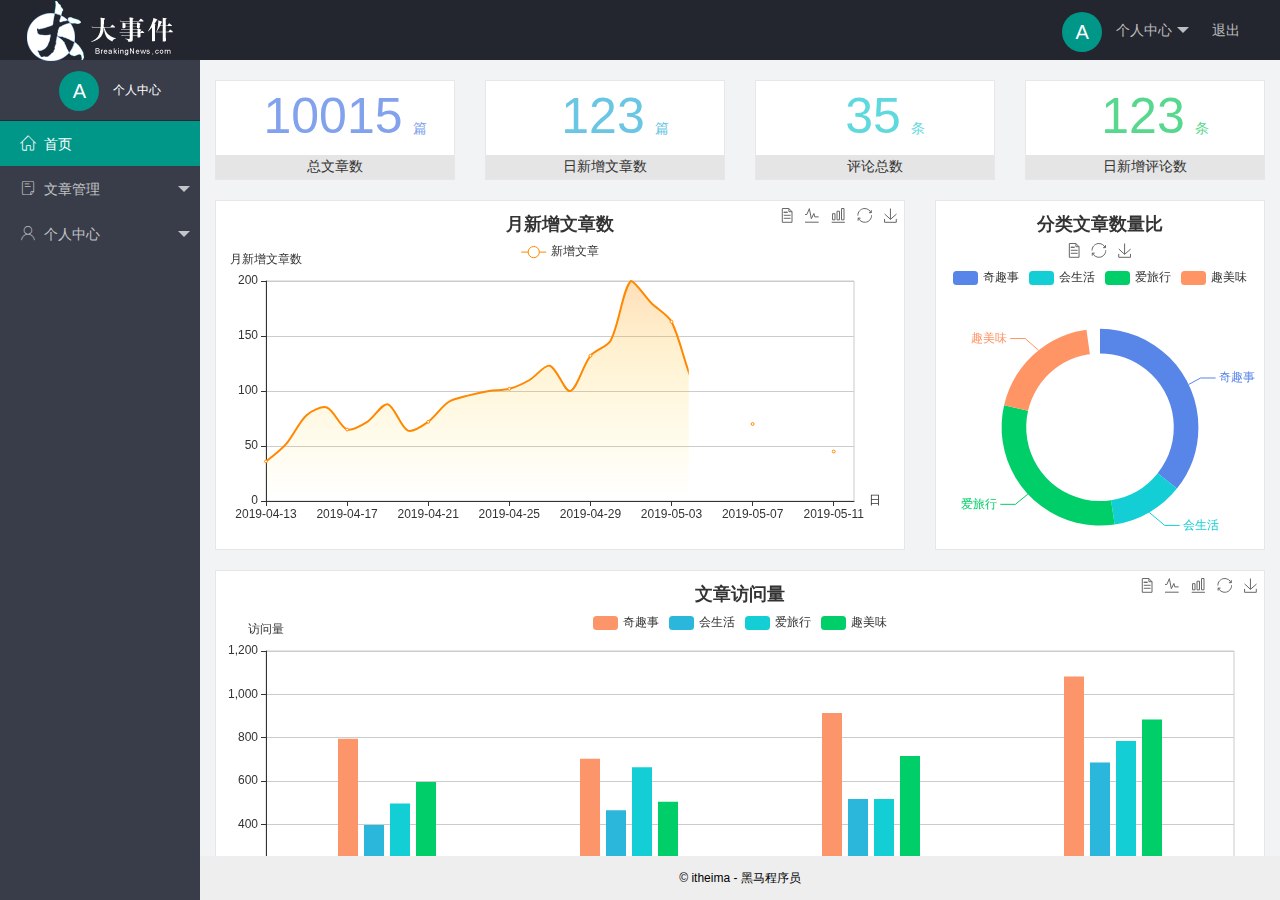
==== index.html @ 84f1bea2 "index.over" ====
<!DOCTYPE html>
<html>

<head>
    <meta charset="utf-8">
    <meta name="viewport" content="width=device-width, initial-scale=1, maximum-scale=1">
    <title>大事件主页</title>
    <!-- 引入layui的样式 -->
    <link rel="stylesheet" href="/assets/lib/layui/css/layui.css">
    <!-- 引入字体图标的样式 -->
    <link rel="stylesheet" href="/assets/fonts/iconfont.css">
    <!-- 引入index的样式 -->
    <link rel="stylesheet" href="/assets/css/index.css">
</head>

<body class="layui-layout-body">
    <div class="layui-layout layui-layout-admin">
        <div class="layui-header">
            <div class="layui-logo">
                <img src="/assets/images/logo.png" alt="">
            </div>
            <ul class="layui-nav layui-layout-right">
                <li class="layui-nav-item">
                    <a href="javascript:;">
                        <img src="http://t.cn/RCzsdCq" class="layui-nav-img">
                        <span class="text-avatar">A</span>
                        个人中心
                    </a>
                    <dl class="layui-nav-child">
                        <dd><a href="">基本资料</a></dd>
                        <dd><a href="">安全设置</a></dd>
                    </dl>
                </li>
                <li class="layui-nav-item"><a href="javascript:;" id="btnLogout">退出</a></li>
            </ul>
        </div>

        <div class="layui-side layui-bg-black">
            <div class="layui-side-scroll">
                <!-- 左侧导航区域（可配合layui已有的垂直导航） -->
                <div class="userinfo">
                    <img src="http://t.cn/RCzsdCq" class="layui-nav-img">
                    <span class="text-avatar">A</span>
                    个人中心
                </div>
                <ul class="layui-nav layui-nav-tree" lay-shrink="all">
                    <li class="layui-nav-item layui-this"><a href="/home/dashboard.html" target="fm"><span
                                class="iconfont icon-home"></span>首页</a></li>
                    <li class="layui-nav-item">
                        <a class="" href="javascript:;"><span class="iconfont icon-16"></span>文章管理</a>
                        <dl class="layui-nav-child">
                            <dd><a href="javascript:;"><i class="layui-icon layui-icon-app"></i> 文章类别</a></dd>
                            <dd><a href="javascript:;"><i class="layui-icon layui-icon-app"></i> 文章列表</a></dd>
                            <dd><a href="javascript:;"><i class="layui-icon layui-icon-app"></i> 发表文章</a></dd>
                        </dl>
                    </li>
                    <li class="layui-nav-item">
                        <a href="javascript:;"><span class="iconfont icon-user"></span>个人中心</a>
                        <dl class="layui-nav-child">
                            <dd><a href="javascript:;"><i class="layui-icon layui-icon-app"></i> 基本资料</a></dd>
                            <dd><a href="javascript:;"><i class="layui-icon layui-icon-app"></i> 更换头像</a></dd>
                            <dd><a href="javascript:;"><i class="layui-icon layui-icon-app"></i> 重置密码</a></dd>
                        </dl>
                    </li>

                </ul>
            </div>
        </div>

        <div class="layui-body">
            <!-- 内容主体区域 -->
            <iframe name="fm" src="/home/dashboard.html" frameborder="0"></iframe>

        </div>

        <div class="layui-footer">
            <!-- 底部固定区域 -->
            © itheima - 黑马程序员
        </div>
    </div>
    <!-- 引入layui的js -->
    <script src="/assets/lib/layui/layui.all.js"></script>
    <!-- 引入jQuery的js -->
    <script src="/assets/lib/jquery.js"></script>
    <!-- 引入baseAPi 的 js -->
    <script src="/assets/js/baseAPI.js"></script>
    <!-- 引入index.js文件 -->
    <script src="/assets/js/index.js"></script>
</body>

</html>
---- assets/lib/layui/css/layui.css ----
/** layui-v2.5.5 MIT License By https://www.layui.com */
 .layui-inline,img{display:inline-block;vertical-align:middle}h1,h2,h3,h4,h5,h6{font-weight:400}.layui-edge,.layui-header,.layui-inline,.layui-main{position:relative}.layui-body,.layui-edge,.layui-elip{overflow:hidden}.layui-btn,.layui-edge,.layui-inline,img{vertical-align:middle}.layui-btn,.layui-disabled,.layui-icon,.layui-unselect{-moz-user-select:none;-webkit-user-select:none;-ms-user-select:none}.layui-elip,.layui-form-checkbox span,.layui-form-pane .layui-form-label{text-overflow:ellipsis;white-space:nowrap}.layui-breadcrumb,.layui-tree-btnGroup{visibility:hidden}blockquote,body,button,dd,div,dl,dt,form,h1,h2,h3,h4,h5,h6,input,li,ol,p,pre,td,textarea,th,ul{margin:0;padding:0;-webkit-tap-highlight-color:rgba(0,0,0,0)}a:active,a:hover{outline:0}img{border:none}li{list-style:none}table{border-collapse:collapse;border-spacing:0}h4,h5,h6{font-size:100%}button,input,optgroup,option,select,textarea{font-family:inherit;font-size:inherit;font-style:inherit;font-weight:inherit;outline:0}pre{white-space:pre-wrap;white-space:-moz-pre-wrap;white-space:-pre-wrap;white-space:-o-pre-wrap;word-wrap:break-word}body{line-height:24px;font:14px Helvetica Neue,Helvetica,PingFang SC,Tahoma,Arial,sans-serif}hr{height:1px;margin:10px 0;border:0;clear:both}a{color:#333;text-decoration:none}a:hover{color:#777}a cite{font-style:normal;*cursor:pointer}.layui-border-box,.layui-border-box *{box-sizing:border-box}.layui-box,.layui-box *{box-sizing:content-box}.layui-clear{clear:both;*zoom:1}.layui-clear:after{content:'\20';clear:both;*zoom:1;display:block;height:0}.layui-inline{*display:inline;*zoom:1}.layui-edge{display:inline-block;width:0;height:0;border-width:6px;border-style:dashed;border-color:transparent}.layui-edge-top{top:-4px;border-bottom-color:#999;border-bottom-style:solid}.layui-edge-right{border-left-color:#999;border-left-style:solid}.layui-edge-bottom{top:2px;border-top-color:#999;border-top-style:solid}.layui-edge-left{border-right-color:#999;border-right-style:solid}.layui-disabled,.layui-disabled:hover{color:#d2d2d2!important;cursor:not-allowed!important}.layui-circle{border-radius:100%}.layui-show{display:block!important}.layui-hide{display:none!important}@font-face{font-family:layui-icon;src:url(../font/iconfont.eot?v=250);src:url(../font/iconfont.eot?v=250#iefix) format('embedded-opentype'),url(../font/iconfont.woff2?v=250) format('woff2'),url(../font/iconfont.woff?v=250) format('woff'),url(../font/iconfont.ttf?v=250) format('truetype'),url(../font/iconfont.svg?v=250#layui-icon) format('svg')}.layui-icon{font-family:layui-icon!important;font-size:16px;font-style:normal;-webkit-font-smoothing:antialiased;-moz-osx-font-smoothing:grayscale}.layui-icon-reply-fill:before{content:"\e611"}.layui-icon-set-fill:before{content:"\e614"}.layui-icon-menu-fill:before{content:"\e60f"}.layui-icon-search:before{content:"\e615"}.layui-icon-share:before{content:"\e641"}.layui-icon-set-sm:before{content:"\e620"}.layui-icon-engine:before{content:"\e628"}.layui-icon-close:before{content:"\1006"}.layui-icon-close-fill:before{content:"\1007"}.layui-icon-chart-screen:before{content:"\e629"}.layui-icon-star:before{content:"\e600"}.layui-icon-circle-dot:before{content:"\e617"}.layui-icon-chat:before{content:"\e606"}.layui-icon-release:before{content:"\e609"}.layui-icon-list:before{content:"\e60a"}.layui-icon-chart:before{content:"\e62c"}.layui-icon-ok-circle:before{content:"\1005"}.layui-icon-layim-theme:before{content:"\e61b"}.layui-icon-table:before{content:"\e62d"}.layui-icon-right:before{content:"\e602"}.layui-icon-left:before{content:"\e603"}.layui-icon-cart-simple:before{content:"\e698"}.layui-icon-face-cry:before{content:"\e69c"}.layui-icon-face-smile:before{content:"\e6af"}.layui-icon-survey:before{content:"\e6b2"}.layui-icon-tree:before{content:"\e62e"}.layui-icon-upload-circle:before{content:"\e62f"}.layui-icon-add-circle:before{content:"\e61f"}.layui-icon-download-circle:before{content:"\e601"}.layui-icon-templeate-1:before{content:"\e630"}.layui-icon-util:before{content:"\e631"}.layui-icon-face-surprised:before{content:"\e664"}.layui-icon-edit:before{content:"\e642"}.layui-icon-speaker:before{content:"\e645"}.layui-icon-down:before{content:"\e61a"}.layui-icon-file:before{content:"\e621"}.layui-icon-layouts:before{content:"\e632"}.layui-icon-rate-half:before{content:"\e6c9"}.layui-icon-add-circle-fine:before{content:"\e608"}.layui-icon-prev-circle:before{content:"\e633"}.layui-icon-read:before{content:"\e705"}.layui-icon-404:before{content:"\e61c"}.layui-icon-carousel:before{content:"\e634"}.layui-icon-help:before{content:"\e607"}.layui-icon-code-circle:before{content:"\e635"}.layui-icon-water:before{content:"\e636"}.layui-icon-username:before{content:"\e66f"}.layui-icon-find-fill:before{content:"\e670"}.layui-icon-about:before{content:"\e60b"}.layui-icon-location:before{content:"\e715"}.layui-icon-up:before{content:"\e619"}.layui-icon-pause:before{content:"\e651"}.layui-icon-date:before{content:"\e637"}.layui-icon-layim-uploadfile:before{content:"\e61d"}.layui-icon-delete:before{content:"\e640"}.layui-icon-play:before{content:"\e652"}.layui-icon-top:before{content:"\e604"}.layui-icon-friends:before{content:"\e612"}.layui-icon-refresh-3:before{content:"\e9aa"}.layui-icon-ok:before{content:"\e605"}.layui-icon-layer:before{content:"\e638"}.layui-icon-face-smile-fine:before{content:"\e60c"}.layui-icon-dollar:before{content:"\e659"}.layui-icon-group:before{content:"\e613"}.layui-icon-layim-download:before{content:"\e61e"}.layui-icon-picture-fine:before{content:"\e60d"}.layui-icon-link:before{content:"\e64c"}.layui-icon-diamond:before{content:"\e735"}.layui-icon-log:before{content:"\e60e"}.layui-icon-rate-solid:before{content:"\e67a"}.layui-icon-fonts-del:before{content:"\e64f"}.layui-icon-unlink:before{content:"\e64d"}.layui-icon-fonts-clear:before{content:"\e639"}.layui-icon-triangle-r:before{content:"\e623"}.layui-icon-circle:before{content:"\e63f"}.layui-icon-radio:before{content:"\e643"}.layui-icon-align-center:before{content:"\e647"}.layui-icon-align-right:before{content:"\e648"}.layui-icon-align-left:before{content:"\e649"}.layui-icon-loading-1:before{content:"\e63e"}.layui-icon-return:before{content:"\e65c"}.layui-icon-fonts-strong:before{content:"\e62b"}.layui-icon-upload:before{content:"\e67c"}.layui-icon-dialogue:before{content:"\e63a"}.layui-icon-video:before{content:"\e6ed"}.layui-icon-headset:before{content:"\e6fc"}.layui-icon-cellphone-fine:before{content:"\e63b"}.layui-icon-add-1:before{content:"\e654"}.layui-icon-face-smile-b:before{content:"\e650"}.layui-icon-fonts-html:before{content:"\e64b"}.layui-icon-form:before{content:"\e63c"}.layui-icon-cart:before{content:"\e657"}.layui-icon-camera-fill:before{content:"\e65d"}.layui-icon-tabs:before{content:"\e62a"}.layui-icon-fonts-code:before{content:"\e64e"}.layui-icon-fire:before{content:"\e756"}.layui-icon-set:before{content:"\e716"}.layui-icon-fonts-u:before{content:"\e646"}.layui-icon-triangle-d:before{content:"\e625"}.layui-icon-tips:before{content:"\e702"}.layui-icon-picture:before{content:"\e64a"}.layui-icon-more-vertical:before{content:"\e671"}.layui-icon-flag:before{content:"\e66c"}.layui-icon-loading:before{content:"\e63d"}.layui-icon-fonts-i:before{content:"\e644"}.layui-icon-refresh-1:before{content:"\e666"}.layui-icon-rmb:before{content:"\e65e"}.layui-icon-home:before{content:"\e68e"}.layui-icon-user:before{content:"\e770"}.layui-icon-notice:before{content:"\e667"}.layui-icon-login-weibo:before{content:"\e675"}.layui-icon-voice:before{content:"\e688"}.layui-icon-upload-drag:before{content:"\e681"}.layui-icon-login-qq:before{content:"\e676"}.layui-icon-snowflake:before{content:"\e6b1"}.layui-icon-file-b:before{content:"\e655"}.layui-icon-template:before{content:"\e663"}.layui-icon-auz:before{content:"\e672"}.layui-icon-console:before{content:"\e665"}.layui-icon-app:before{content:"\e653"}.layui-icon-prev:before{content:"\e65a"}.layui-icon-website:before{content:"\e7ae"}.layui-icon-next:before{content:"\e65b"}.layui-icon-component:before{content:"\e857"}.layui-icon-more:before{content:"\e65f"}.layui-icon-login-wechat:before{content:"\e677"}.layui-icon-shrink-right:before{content:"\e668"}.layui-icon-spread-left:before{content:"\e66b"}.layui-icon-camera:before{content:"\e660"}.layui-icon-note:before{content:"\e66e"}.layui-icon-refresh:before{content:"\e669"}.layui-icon-female:before{content:"\e661"}.layui-icon-male:before{content:"\e662"}.layui-icon-password:before{content:"\e673"}.layui-icon-senior:before{content:"\e674"}.layui-icon-theme:before{content:"\e66a"}.layui-icon-tread:before{content:"\e6c5"}.layui-icon-praise:before{content:"\e6c6"}.layui-icon-star-fill:before{content:"\e658"}.layui-icon-rate:before{content:"\e67b"}.layui-icon-template-1:before{content:"\e656"}.layui-icon-vercode:before{content:"\e679"}.layui-icon-cellphone:before{content:"\e678"}.layui-icon-screen-full:before{content:"\e622"}.layui-icon-screen-restore:before{content:"\e758"}.layui-icon-cols:before{content:"\e610"}.layui-icon-export:before{content:"\e67d"}.layui-icon-print:before{content:"\e66d"}.layui-icon-slider:before{content:"\e714"}.layui-icon-addition:before{content:"\e624"}.layui-icon-subtraction:before{content:"\e67e"}.layui-icon-service:before{content:"\e626"}.layui-icon-transfer:before{content:"\e691"}.layui-main{width:1140px;margin:0 auto}.layui-header{z-index:1000;height:60px}.layui-header a:hover{transition:all .5s;-webkit-transition:all .5s}.layui-side{position:fixed;left:0;top:0;bottom:0;z-index:999;width:200px;overflow-x:hidden}.layui-side-scroll{position:relative;width:220px;height:100%;overflow-x:hidden}.layui-body{position:absolute;left:200px;right:0;top:0;bottom:0;z-index:998;width:auto;overflow-y:auto;box-sizing:border-box}.layui-layout-body{overflow:hidden}.layui-layout-admin .layui-header{background-color:#23262E}.layui-layout-admin .layui-side{top:60px;width:200px;overflow-x:hidden}.layui-layout-admin .layui-body{position:fixed;top:60px;bottom:44px}.layui-layout-admin .layui-main{width:auto;margin:0 15px}.layui-layout-admin .layui-footer{position:fixed;left:200px;right:0;bottom:0;height:44px;line-height:44px;padding:0 15px;background-color:#eee}.layui-layout-admin .layui-logo{position:absolute;left:0;top:0;width:200px;height:100%;line-height:60px;text-align:center;color:#009688;font-size:16px}.layui-layout-admin .layui-header .layui-nav{background:0 0}.layui-layout-left{position:absolute!important;left:200px;top:0}.layui-layout-right{position:absolute!important;right:0;top:0}.layui-container{position:relative;margin:0 auto;padding:0 15px;box-sizing:border-box}.layui-fluid{position:relative;margin:0 auto;padding:0 15px}.layui-row:after,.layui-row:before{content:'';display:block;clear:both}.layui-col-lg1,.layui-col-lg10,.layui-col-lg11,.layui-col-lg12,.layui-col-lg2,.layui-col-lg3,.layui-col-lg4,.layui-col-lg5,.layui-col-lg6,.layui-col-lg7,.layui-col-lg8,.layui-col-lg9,.layui-col-md1,.layui-col-md10,.layui-col-md11,.layui-col-md12,.layui-col-md2,.layui-col-md3,.layui-col-md4,.layui-col-md5,.layui-col-md6,.layui-col-md7,.layui-col-md8,.layui-col-md9,.layui-col-sm1,.layui-col-sm10,.layui-col-sm11,.layui-col-sm12,.layui-col-sm2,.layui-col-sm3,.layui-col-sm4,.layui-col-sm5,.layui-col-sm6,.layui-col-sm7,.layui-col-sm8,.layui-col-sm9,.layui-col-xs1,.layui-col-xs10,.layui-col-xs11,.layui-col-xs12,.layui-col-xs2,.layui-col-xs3,.layui-col-xs4,.layui-col-xs5,.layui-col-xs6,.layui-col-xs7,.layui-col-xs8,.layui-col-xs9{position:relative;display:block;box-sizing:border-box}.layui-col-xs1,.layui-col-xs10,.layui-col-xs11,.layui-col-xs12,.layui-col-xs2,.layui-col-xs3,.layui-col-xs4,.layui-col-xs5,.layui-col-xs6,.layui-col-xs7,.layui-col-xs8,.layui-col-xs9{float:left}.layui-col-xs1{width:8.33333333%}.layui-col-xs2{width:16.66666667%}.layui-col-xs3{width:25%}.layui-col-xs4{width:33.33333333%}.layui-col-xs5{width:41.66666667%}.layui-col-xs6{width:50%}.layui-col-xs7{width:58.33333333%}.layui-col-xs8{width:66.66666667%}.layui-col-xs9{width:75%}.layui-col-xs10{width:83.33333333%}.layui-col-xs11{width:91.66666667%}.layui-col-xs12{width:100%}.layui-col-xs-offset1{margin-left:8.33333333%}.layui-col-xs-offset2{margin-left:16.66666667%}.layui-col-xs-offset3{margin-left:25%}.layui-col-xs-offset4{margin-left:33.33333333%}.layui-col-xs-offset5{margin-left:41.66666667%}.layui-col-xs-offset6{margin-left:50%}.layui-col-xs-offset7{margin-left:58.33333333%}.layui-col-xs-offset8{margin-left:66.66666667%}.layui-col-xs-offset9{margin-left:75%}.layui-col-xs-offset10{margin-left:83.33333333%}.layui-col-xs-offset11{margin-left:91.66666667%}.layui-col-xs-offset12{margin-left:100%}@media screen and (max-width:768px){.layui-hide-xs{display:none!important}.layui-show-xs-block{display:block!important}.layui-show-xs-inline{display:inline!important}.layui-show-xs-inline-block{display:inline-block!important}}@media screen and (min-width:768px){.layui-container{width:750px}.layui-hide-sm{display:none!important}.layui-show-sm-block{display:block!important}.layui-show-sm-inline{display:inline!important}.layui-show-sm-inline-block{display:inline-block!important}.layui-col-sm1,.layui-col-sm10,.layui-col-sm11,.layui-col-sm12,.layui-col-sm2,.layui-col-sm3,.layui-col-sm4,.layui-col-sm5,.layui-col-sm6,.layui-col-sm7,.layui-col-sm8,.layui-col-sm9{float:left}.layui-col-sm1{width:8.33333333%}.layui-col-sm2{width:16.66666667%}.layui-col-sm3{width:25%}.layui-col-sm4{width:33.33333333%}.layui-col-sm5{width:41.66666667%}.layui-col-sm6{width:50%}.layui-col-sm7{width:58.33333333%}.layui-col-sm8{width:66.66666667%}.layui-col-sm9{width:75%}.layui-col-sm10{width:83.33333333%}.layui-col-sm11{width:91.66666667%}.layui-col-sm12{width:100%}.layui-col-sm-offset1{margin-left:8.33333333%}.layui-col-sm-offset2{margin-left:16.66666667%}.layui-col-sm-offset3{margin-left:25%}.layui-col-sm-offset4{margin-left:33.33333333%}.layui-col-sm-offset5{margin-left:41.66666667%}.layui-col-sm-offset6{margin-left:50%}.layui-col-sm-offset7{margin-left:58.33333333%}.layui-col-sm-offset8{margin-left:66.66666667%}.layui-col-sm-offset9{margin-left:75%}.layui-col-sm-offset10{margin-left:83.33333333%}.layui-col-sm-offset11{margin-left:91.66666667%}.layui-col-sm-offset12{margin-left:100%}}@media screen and (min-width:992px){.layui-container{width:970px}.layui-hide-md{display:none!important}.layui-show-md-block{display:block!important}.layui-show-md-inline{display:inline!important}.layui-show-md-inline-block{display:inline-block!important}.layui-col-md1,.layui-col-md10,.layui-col-md11,.layui-col-md12,.layui-col-md2,.layui-col-md3,.layui-col-md4,.layui-col-md5,.layui-col-md6,.layui-col-md7,.layui-col-md8,.layui-col-md9{float:left}.layui-col-md1{width:8.33333333%}.layui-col-md2{width:16.66666667%}.layui-col-md3{width:25%}.layui-col-md4{width:33.33333333%}.layui-col-md5{width:41.66666667%}.layui-col-md6{width:50%}.layui-col-md7{width:58.33333333%}.layui-col-md8{width:66.66666667%}.layui-col-md9{width:75%}.layui-col-md10{width:83.33333333%}.layui-col-md11{width:91.66666667%}.layui-col-md12{width:100%}.layui-col-md-offset1{margin-left:8.33333333%}.layui-col-md-offset2{margin-left:16.66666667%}.layui-col-md-offset3{margin-left:25%}.layui-col-md-offset4{margin-left:33.33333333%}.layui-col-md-offset5{margin-left:41.66666667%}.layui-col-md-offset6{margin-left:50%}.layui-col-md-offset7{margin-left:58.33333333%}.layui-col-md-offset8{margin-left:66.66666667%}.layui-col-md-offset9{margin-left:75%}.layui-col-md-offset10{margin-left:83.33333333%}.layui-col-md-offset11{margin-left:91.66666667%}.layui-col-md-offset12{margin-left:100%}}@media screen and (min-width:1200px){.layui-container{width:1170px}.layui-hide-lg{display:none!important}.layui-show-lg-block{display:block!important}.layui-show-lg-inline{display:inline!important}.layui-show-lg-inline-block{display:inline-block!important}.layui-col-lg1,.layui-col-lg10,.layui-col-lg11,.layui-col-lg12,.layui-col-lg2,.layui-col-lg3,.layui-col-lg4,.layui-col-lg5,.layui-col-lg6,.layui-col-lg7,.layui-col-lg8,.layui-col-lg9{float:left}.layui-col-lg1{width:8.33333333%}.layui-col-lg2{width:16.66666667%}.layui-col-lg3{width:25%}.layui-col-lg4{width:33.33333333%}.layui-col-lg5{width:41.66666667%}.layui-col-lg6{width:50%}.layui-col-lg7{width:58.33333333%}.layui-col-lg8{width:66.66666667%}.layui-col-lg9{width:75%}.layui-col-lg10{width:83.33333333%}.layui-col-lg11{width:91.66666667%}.layui-col-lg12{width:100%}.layui-col-lg-offset1{margin-left:8.33333333%}.layui-col-lg-offset2{margin-left:16.66666667%}.layui-col-lg-offset3{margin-left:25%}.layui-col-lg-offset4{margin-left:33.33333333%}.layui-col-lg-offset5{margin-left:41.66666667%}.layui-col-lg-offset6{margin-left:50%}.layui-col-lg-offset7{margin-left:58.33333333%}.layui-col-lg-offset8{margin-left:66.66666667%}.layui-col-lg-offset9{margin-left:75%}.layui-col-lg-offset10{margin-left:83.33333333%}.layui-col-lg-offset11{margin-left:91.66666667%}.layui-col-lg-offset12{margin-left:100%}}.layui-col-space1{margin:-.5px}.layui-col-space1>*{padding:.5px}.layui-col-space3{margin:-1.5px}.layui-col-space3>*{padding:1.5px}.layui-col-space5{margin:-2.5px}.layui-col-space5>*{padding:2.5px}.layui-col-space8{margin:-3.5px}.layui-col-space8>*{padding:3.5px}.layui-col-space10{margin:-5px}.layui-col-space10>*{padding:5px}.layui-col-space12{margin:-6px}.layui-col-space12>*{padding:6px}.layui-col-space15{margin:-7.5px}.layui-col-space15>*{padding:7.5px}.layui-col-space18{margin:-9px}.layui-col-space18>*{padding:9px}.layui-col-space20{margin:-10px}.layui-col-space20>*{padding:10px}.layui-col-space22{margin:-11px}.layui-col-space22>*{padding:11px}.layui-col-space25{margin:-12.5px}.layui-col-space25>*{padding:12.5px}.layui-col-space30{margin:-15px}.layui-col-space30>*{padding:15px}.layui-btn,.layui-input,.layui-select,.layui-textarea,.layui-upload-button{outline:0;-webkit-appearance:none;transition:all .3s;-webkit-transition:all .3s;box-sizing:border-box}.layui-elem-quote{margin-bottom:10px;padding:15px;line-height:22px;border-left:5px solid #009688;border-radius:0 2px 2px 0;background-color:#f2f2f2}.layui-quote-nm{border-style:solid;border-width:1px 1px 1px 5px;background:0 0}.layui-elem-field{margin-bottom:10px;padding:0;border-width:1px;border-style:solid}.layui-elem-field legend{margin-left:20px;padding:0 10px;font-size:20px;font-weight:300}.layui-field-title{margin:10px 0 20px;border-width:1px 0 0}.layui-field-box{padding:10px 15px}.layui-field-title .layui-field-box{padding:10px 0}.layui-progress{position:relative;height:6px;border-radius:20px;background-color:#e2e2e2}.layui-progress-bar{position:absolute;left:0;top:0;width:0;max-width:100%;height:6px;border-radius:20px;text-align:right;background-color:#5FB878;transition:all .3s;-webkit-transition:all .3s}.layui-progress-big,.layui-progress-big .layui-progress-bar{height:18px;line-height:18px}.layui-progress-text{position:relative;top:-20px;line-height:18px;font-size:12px;color:#666}.layui-progress-big .layui-progress-text{position:static;padding:0 10px;color:#fff}.layui-collapse{border-width:1px;border-style:solid;border-radius:2px}.layui-colla-content,.layui-colla-item{border-top-width:1px;border-top-style:solid}.layui-colla-item:first-child{border-top:none}.layui-colla-title{position:relative;height:42px;line-height:42px;padding:0 15px 0 35px;color:#333;background-color:#f2f2f2;cursor:pointer;font-size:14px;overflow:hidden}.layui-colla-content{display:none;padding:10px 15px;line-height:22px;color:#666}.layui-colla-icon{position:absolute;left:15px;top:0;font-size:14px}.layui-card{margin-bottom:15px;border-radius:2px;background-color:#fff;box-shadow:0 1px 2px 0 rgba(0,0,0,.05)}.layui-card:last-child{margin-bottom:0}.layui-card-header{position:relative;height:42px;line-height:42px;padding:0 15px;border-bottom:1px solid #f6f6f6;color:#333;border-radius:2px 2px 0 0;font-size:14px}.layui-bg-black,.layui-bg-blue,.layui-bg-cyan,.layui-bg-green,.layui-bg-orange,.layui-bg-red{color:#fff!important}.layui-card-body{position:relative;padding:10px 15px;line-height:24px}.layui-card-body[pad15]{padding:15px}.layui-card-body[pad20]{padding:20px}.layui-card-body .layui-table{margin:5px 0}.layui-card .layui-tab{margin:0}.layui-panel-window{position:relative;padding:15px;border-radius:0;border-top:5px solid #E6E6E6;background-color:#fff}.layui-auxiliar-moving{position:fixed;left:0;right:0;top:0;bottom:0;width:100%;height:100%;background:0 0;z-index:9999999999}.layui-form-label,.layui-form-mid,.layui-form-select,.layui-input-block,.layui-input-inline,.layui-textarea{position:relative}.layui-bg-red{background-color:#FF5722!important}.layui-bg-orange{background-color:#FFB800!important}.layui-bg-green{background-color:#009688!important}.layui-bg-cyan{background-color:#2F4056!important}.layui-bg-blue{background-color:#1E9FFF!important}.layui-bg-black{background-color:#393D49!important}.layui-bg-gray{background-color:#eee!important;color:#666!important}.layui-badge-rim,.layui-colla-content,.layui-colla-item,.layui-collapse,.layui-elem-field,.layui-form-pane .layui-form-item[pane],.layui-form-pane .layui-form-label,.layui-input,.layui-layedit,.layui-layedit-tool,.layui-quote-nm,.layui-select,.layui-tab-bar,.layui-tab-card,.layui-tab-title,.layui-tab-title .layui-this:after,.layui-textarea{border-color:#e6e6e6}.layui-timeline-item:before,hr{background-color:#e6e6e6}.layui-text{line-height:22px;font-size:14px;color:#666}.layui-text h1,.layui-text h2,.layui-text h3{font-weight:500;color:#333}.layui-text h1{font-size:30px}.layui-text h2{font-size:24px}.layui-text h3{font-size:18px}.layui-text a:not(.layui-btn){color:#01AAED}.layui-text a:not(.layui-btn):hover{text-decoration:underline}.layui-text ul{padding:5px 0 5px 15px}.layui-text ul li{margin-top:5px;list-style-type:disc}.layui-text em,.layui-word-aux{color:#999!important;padding:0 5px!important}.layui-btn{display:inline-block;height:38px;line-height:38px;padding:0 18px;background-color:#009688;color:#fff;white-space:nowrap;text-align:center;font-size:14px;border:none;border-radius:2px;cursor:pointer}.layui-btn:hover{opacity:.8;filter:alpha(opacity=80);color:#fff}.layui-btn:active{opacity:1;filter:alpha(opacity=100)}.layui-btn+.layui-btn{margin-left:10px}.layui-btn-container{font-size:0}.layui-btn-container .layui-btn{margin-right:10px;margin-bottom:10px}.layui-btn-container .layui-btn+.layui-btn{margin-left:0}.layui-table .layui-btn-container .layui-btn{margin-bottom:9px}.layui-btn-radius{border-radius:100px}.layui-btn .layui-icon{margin-right:3px;font-size:18px;vertical-align:bottom;vertical-align:middle\9}.layui-btn-primary{border:1px solid #C9C9C9;background-color:#fff;color:#555}.layui-btn-primary:hover{border-color:#009688;color:#333}.layui-btn-normal{background-color:#1E9FFF}.layui-btn-warm{background-color:#FFB800}.layui-btn-danger{background-color:#FF5722}.layui-btn-checked{background-color:#5FB878}.layui-btn-disabled,.layui-btn-disabled:active,.layui-btn-disabled:hover{border:1px solid #e6e6e6;background-color:#FBFBFB;color:#C9C9C9;cursor:not-allowed;opacity:1}.layui-btn-lg{height:44px;line-height:44px;padding:0 25px;font-size:16px}.layui-btn-sm{height:30px;line-height:30px;padding:0 10px;font-size:12px}.layui-btn-sm i{font-size:16px!important}.layui-btn-xs{height:22px;line-height:22px;padding:0 5px;font-size:12px}.layui-btn-xs i{font-size:14px!important}.layui-btn-group{display:inline-block;vertical-align:middle;font-size:0}.layui-btn-group .layui-btn{margin-left:0!important;margin-right:0!important;border-left:1px solid rgba(255,255,255,.5);border-radius:0}.layui-btn-group .layui-btn-primary{border-left:none}.layui-btn-group .layui-btn-primary:hover{border-color:#C9C9C9;color:#009688}.layui-btn-group .layui-btn:first-child{border-left:none;border-radius:2px 0 0 2px}.layui-btn-group .layui-btn-primary:first-child{border-left:1px solid #c9c9c9}.layui-btn-group .layui-btn:last-child{border-radius:0 2px 2px 0}.layui-btn-group .layui-btn+.layui-btn{margin-left:0}.layui-btn-group+.layui-btn-group{margin-left:10px}.layui-btn-fluid{width:100%}.layui-input,.layui-select,.layui-textarea{height:38px;line-height:1.3;line-height:38px\9;border-width:1px;border-style:solid;background-color:#fff;border-radius:2px}.layui-input::-webkit-input-placeholder,.layui-select::-webkit-input-placeholder,.layui-textarea::-webkit-input-placeholder{line-height:1.3}.layui-input,.layui-textarea{display:block;width:100%;padding-left:10px}.layui-input:hover,.layui-textarea:hover{border-color:#D2D2D2!important}.layui-input:focus,.layui-textarea:focus{border-color:#C9C9C9!important}.layui-textarea{min-height:100px;height:auto;line-height:20px;padding:6px 10px;resize:vertical}.layui-select{padding:0 10px}.layui-form input[type=checkbox],.layui-form input[type=radio],.layui-form select{display:none}.layui-form [lay-ignore]{display:initial}.layui-form-item{margin-bottom:15px;clear:both;*zoom:1}.layui-form-item:after{content:'\20';clear:both;*zoom:1;display:block;height:0}.layui-form-label{float:left;display:block;padding:9px 15px;width:80px;font-weight:400;line-height:20px;text-align:right}.layui-form-label-col{display:block;float:none;padding:9px 0;line-height:20px;text-align:left}.layui-form-item .layui-inline{margin-bottom:5px;margin-right:10px}.layui-input-block{margin-left:110px;min-height:36px}.layui-input-inline{display:inline-block;vertical-align:middle}.layui-form-item .layui-input-inline{float:left;width:190px;margin-right:10px}.layui-form-text .layui-input-inline{width:auto}.layui-form-mid{float:left;display:block;padding:9px 0!important;line-height:20px;margin-right:10px}.layui-form-danger+.layui-form-select .layui-input,.layui-form-danger:focus{border-color:#FF5722!important}.layui-form-select .layui-input{padding-right:30px;cursor:pointer}.layui-form-select .layui-edge{position:absolute;right:10px;top:50%;margin-top:-3px;cursor:pointer;border-width:6px;border-top-color:#c2c2c2;border-top-style:solid;transition:all .3s;-webkit-transition:all .3s}.layui-form-select dl{display:none;position:absolute;left:0;top:42px;padding:5px 0;z-index:899;min-width:100%;border:1px solid #d2d2d2;max-height:300px;overflow-y:auto;background-color:#fff;border-radius:2px;box-shadow:0 2px 4px rgba(0,0,0,.12);box-sizing:border-box}.layui-form-select dl dd,.layui-form-select dl dt{padding:0 10px;line-height:36px;white-space:nowrap;overflow:hidden;text-overflow:ellipsis}.layui-form-select dl dt{font-size:12px;color:#999}.layui-form-select dl dd{cursor:pointer}.layui-form-select dl dd:hover{background-color:#f2f2f2;-webkit-transition:.5s all;transition:.5s all}.layui-form-select .layui-select-group dd{padding-left:20px}.layui-form-select dl dd.layui-select-tips{padding-left:10px!important;color:#999}.layui-form-select dl dd.layui-this{background-color:#5FB878;color:#fff}.layui-form-checkbox,.layui-form-select dl dd.layui-disabled{background-color:#fff}.layui-form-selected dl{display:block}.layui-form-checkbox,.layui-form-checkbox *,.layui-form-switch{display:inline-block;vertical-align:middle}.layui-form-selected .layui-edge{margin-top:-9px;-webkit-transform:rotate(180deg);transform:rotate(180deg);margin-top:-3px\9}:root .layui-form-selected .layui-edge{margin-top:-9px\0/IE9}.layui-form-selectup dl{top:auto;bottom:42px}.layui-select-none{margin:5px 0;text-align:center;color:#999}.layui-select-disabled .layui-disabled{border-color:#eee!important}.layui-select-disabled .layui-edge{border-top-color:#d2d2d2}.layui-form-checkbox{position:relative;height:30px;line-height:30px;margin-right:10px;padding-right:30px;cursor:pointer;font-size:0;-webkit-transition:.1s linear;transition:.1s linear;box-sizing:border-box}.layui-form-checkbox span{padding:0 10px;height:100%;font-size:14px;border-radius:2px 0 0 2px;background-color:#d2d2d2;color:#fff;overflow:hidden}.layui-form-checkbox:hover span{background-color:#c2c2c2}.layui-form-checkbox i{position:absolute;right:0;top:0;width:30px;height:28px;border:1px solid #d2d2d2;border-left:none;border-radius:0 2px 2px 0;color:#fff;font-size:20px;text-align:center}.layui-form-checkbox:hover i{border-color:#c2c2c2;color:#c2c2c2}.layui-form-checked,.layui-form-checked:hover{border-color:#5FB878}.layui-form-checked span,.layui-form-checked:hover span{background-color:#5FB878}.layui-form-checked i,.layui-form-checked:hover i{color:#5FB878}.layui-form-item .layui-form-checkbox{margin-top:4px}.layui-form-checkbox[lay-skin=primary]{height:auto!important;line-height:normal!important;min-width:18px;min-height:18px;border:none!important;margin-right:0;padding-left:28px;padding-right:0;background:0 0}.layui-form-checkbox[lay-skin=primary] span{padding-left:0;padding-right:15px;line-height:18px;background:0 0;color:#666}.layui-form-checkbox[lay-skin=primary] i{right:auto;left:0;width:16px;height:16px;line-height:16px;border:1px solid #d2d2d2;font-size:12px;border-radius:2px;background-color:#fff;-webkit-transition:.1s linear;transition:.1s linear}.layui-form-checkbox[lay-skin=primary]:hover i{border-color:#5FB878;color:#fff}.layui-form-checked[lay-skin=primary] i{border-color:#5FB878!important;background-color:#5FB878;color:#fff}.layui-checkbox-disbaled[lay-skin=primary] span{background:0 0!important;color:#c2c2c2}.layui-checkbox-disbaled[lay-skin=primary]:hover i{border-color:#d2d2d2}.layui-form-item .layui-form-checkbox[lay-skin=primary]{margin-top:10px}.layui-form-switch{position:relative;height:22px;line-height:22px;min-width:35px;padding:0 5px;margin-top:8px;border:1px solid #d2d2d2;border-radius:20px;cursor:pointer;background-color:#fff;-webkit-transition:.1s linear;transition:.1s linear}.layui-form-switch i{position:absolute;left:5px;top:3px;width:16px;height:16px;border-radius:20px;background-color:#d2d2d2;-webkit-transition:.1s linear;transition:.1s linear}.layui-form-switch em{position:relative;top:0;width:25px;margin-left:21px;padding:0!important;text-align:center!important;color:#999!important;font-style:normal!important;font-size:12px}.layui-form-onswitch{border-color:#5FB878;background-color:#5FB878}.layui-checkbox-disbaled,.layui-checkbox-disbaled i{border-color:#e2e2e2!important}.layui-form-onswitch i{left:100%;margin-left:-21px;background-color:#fff}.layui-form-onswitch em{margin-left:5px;margin-right:21px;color:#fff!important}.layui-checkbox-disbaled span{background-color:#e2e2e2!important}.layui-checkbox-disbaled:hover i{color:#fff!important}[lay-radio]{display:none}.layui-form-radio,.layui-form-radio *{display:inline-block;vertical-align:middle}.layui-form-radio{line-height:28px;margin:6px 10px 0 0;padding-right:10px;cursor:pointer;font-size:0}.layui-form-radio *{font-size:14px}.layui-form-radio>i{margin-right:8px;font-size:22px;color:#c2c2c2}.layui-form-radio>i:hover,.layui-form-radioed>i{color:#5FB878}.layui-radio-disbaled>i{color:#e2e2e2!important}.layui-form-pane .layui-form-label{width:110px;padding:8px 15px;height:38px;line-height:20px;border-width:1px;border-style:solid;border-radius:2px 0 0 2px;text-align:center;background-color:#FBFBFB;overflow:hidden;box-sizing:border-box}.layui-form-pane .layui-input-inline{margin-left:-1px}.layui-form-pane .layui-input-block{margin-left:110px;left:-1px}.layui-form-pane .layui-input{border-radius:0 2px 2px 0}.layui-form-pane .layui-form-text .layui-form-label{float:none;width:100%;border-radius:2px;box-sizing:border-box;text-align:left}.layui-form-pane .layui-form-text .layui-input-inline{display:block;margin:0;top:-1px;clear:both}.layui-form-pane .layui-form-text .layui-input-block{margin:0;left:0;top:-1px}.layui-form-pane .layui-form-text .layui-textarea{min-height:100px;border-radius:0 0 2px 2px}.layui-form-pane .layui-form-checkbox{margin:4px 0 4px 10px}.layui-form-pane .layui-form-radio,.layui-form-pane .layui-form-switch{margin-top:6px;margin-left:10px}.layui-form-pane .layui-form-item[pane]{position:relative;border-width:1px;border-style:solid}.layui-form-pane .layui-form-item[pane] .layui-form-label{position:absolute;left:0;top:0;height:100%;border-width:0 1px 0 0}.layui-form-pane .layui-form-item[pane] .layui-input-inline{margin-left:110px}@media screen and (max-width:450px){.layui-form-item .layui-form-label{text-overflow:ellipsis;overflow:hidden;white-space:nowrap}.layui-form-item .layui-inline{display:block;margin-right:0;margin-bottom:20px;clear:both}.layui-form-item .layui-inline:after{content:'\20';clear:both;display:block;height:0}.layui-form-item .layui-input-inline{display:block;float:none;left:-3px;width:auto;margin:0 0 10px 112px}.layui-form-item .layui-input-inline+.layui-form-mid{margin-left:110px;top:-5px;padding:0}.layui-form-item .layui-form-checkbox{margin-right:5px;margin-bottom:5px}}.layui-layedit{border-width:1px;border-style:solid;border-radius:2px}.layui-layedit-tool{padding:3px 5px;border-bottom-width:1px;border-bottom-style:solid;font-size:0}.layedit-tool-fixed{position:fixed;top:0;border-top:1px solid #e2e2e2}.layui-layedit-tool .layedit-tool-mid,.layui-layedit-tool .layui-icon{display:inline-block;vertical-align:middle;text-align:center;font-size:14px}.layui-layedit-tool .layui-icon{position:relative;width:32px;height:30px;line-height:30px;margin:3px 5px;color:#777;cursor:pointer;border-radius:2px}.layui-layedit-tool .layui-icon:hover{color:#393D49}.layui-layedit-tool .layui-icon:active{color:#000}.layui-layedit-tool .layedit-tool-active{background-color:#e2e2e2;color:#000}.layui-layedit-tool .layui-disabled,.layui-layedit-tool .layui-disabled:hover{color:#d2d2d2;cursor:not-allowed}.layui-layedit-tool .layedit-tool-mid{width:1px;height:18px;margin:0 10px;background-color:#d2d2d2}.layedit-tool-html{width:50px!important;font-size:30px!important}.layedit-tool-b,.layedit-tool-code,.layedit-tool-help{font-size:16px!important}.layedit-tool-d,.layedit-tool-face,.layedit-tool-image,.layedit-tool-unlink{font-size:18px!important}.layedit-tool-image input{position:absolute;font-size:0;left:0;top:0;width:100%;height:100%;opacity:.01;filter:Alpha(opacity=1);cursor:pointer}.layui-layedit-iframe iframe{display:block;width:100%}#LAY_layedit_code{overflow:hidden}.layui-laypage{display:inline-block;*display:inline;*zoom:1;vertical-align:middle;margin:10px 0;font-size:0}.layui-laypage>a:first-child,.layui-laypage>a:first-child em{border-radius:2px 0 0 2px}.layui-laypage>a:last-child,.layui-laypage>a:last-child em{border-radius:0 2px 2px 0}.layui-laypage>:first-child{margin-left:0!important}.layui-laypage>:last-child{margin-right:0!important}.layui-laypage a,.layui-laypage button,.layui-laypage input,.layui-laypage select,.layui-laypage span{border:1px solid #e2e2e2}.layui-laypage a,.layui-laypage span{display:inline-block;*display:inline;*zoom:1;vertical-align:middle;padding:0 15px;height:28px;line-height:28px;margin:0 -1px 5px 0;background-color:#fff;color:#333;font-size:12px}.layui-flow-more a *,.layui-laypage input,.layui-table-view select[lay-ignore]{display:inline-block}.layui-laypage a:hover{color:#009688}.layui-laypage em{font-style:normal}.layui-laypage .layui-laypage-spr{color:#999;font-weight:700}.layui-laypage a{text-decoration:none}.layui-laypage .layui-laypage-curr{position:relative}.layui-laypage .layui-laypage-curr em{position:relative;color:#fff}.layui-laypage .layui-laypage-curr .layui-laypage-em{position:absolute;left:-1px;top:-1px;padding:1px;width:100%;height:100%;background-color:#009688}.layui-laypage-em{border-radius:2px}.layui-laypage-next em,.layui-laypage-prev em{font-family:Sim sun;font-size:16px}.layui-laypage .layui-laypage-count,.layui-laypage .layui-laypage-limits,.layui-laypage .layui-laypage-refresh,.layui-laypage .layui-laypage-skip{margin-left:10px;margin-right:10px;padding:0;border:none}.layui-laypage .layui-laypage-limits,.layui-laypage .layui-laypage-refresh{vertical-align:top}.layui-laypage .layui-laypage-refresh i{font-size:18px;cursor:pointer}.layui-laypage select{height:22px;padding:3px;border-radius:2px;cursor:pointer}.layui-laypage .layui-laypage-skip{height:30px;line-height:30px;color:#999}.layui-laypage button,.layui-laypage input{height:30px;line-height:30px;border-radius:2px;vertical-align:top;background-color:#fff;box-sizing:border-box}.layui-laypage input{width:40px;margin:0 10px;padding:0 3px;text-align:center}.layui-laypage input:focus,.layui-laypage select:focus{border-color:#009688!important}.layui-laypage button{margin-left:10px;padding:0 10px;cursor:pointer}.layui-table,.layui-table-view{margin:10px 0}.layui-flow-more{margin:10px 0;text-align:center;color:#999;font-size:14px}.layui-flow-more a{height:32px;line-height:32px}.layui-flow-more a *{vertical-align:top}.layui-flow-more a cite{padding:0 20px;border-radius:3px;background-color:#eee;color:#333;font-style:normal}.layui-flow-more a cite:hover{opacity:.8}.layui-flow-more a i{font-size:30px;color:#737383}.layui-table{width:100%;background-color:#fff;color:#666}.layui-table tr{transition:all .3s;-webkit-transition:all .3s}.layui-table th{text-align:left;font-weight:400}.layui-table tbody tr:hover,.layui-table thead tr,.layui-table-click,.layui-table-header,.layui-table-hover,.layui-table-mend,.layui-table-patch,.layui-table-tool,.layui-table-total,.layui-table-total tr,.layui-table[lay-even] tr:nth-child(even){background-color:#f2f2f2}.layui-table td,.layui-table th,.layui-table-col-set,.layui-table-fixed-r,.layui-table-grid-down,.layui-table-header,.layui-table-page,.layui-table-tips-main,.layui-table-tool,.layui-table-total,.layui-table-view,.layui-table[lay-skin=line],.layui-table[lay-skin=row]{border-width:1px;border-style:solid;border-color:#e6e6e6}.layui-table td,.layui-table th{position:relative;padding:9px 15px;min-height:20px;line-height:20px;font-size:14px}.layui-table[lay-skin=line] td,.layui-table[lay-skin=line] th{border-width:0 0 1px}.layui-table[lay-skin=row] td,.layui-table[lay-skin=row] th{border-width:0 1px 0 0}.layui-table[lay-skin=nob] td,.layui-table[lay-skin=nob] th{border:none}.layui-table img{max-width:100px}.layui-table[lay-size=lg] td,.layui-table[lay-size=lg] th{padding:15px 30px}.layui-table-view .layui-table[lay-size=lg] .layui-table-cell{height:40px;line-height:40px}.layui-table[lay-size=sm] td,.layui-table[lay-size=sm] th{font-size:12px;padding:5px 10px}.layui-table-view .layui-table[lay-size=sm] .layui-table-cell{height:20px;line-height:20px}.layui-table[lay-data]{display:none}.layui-table-box{position:relative;overflow:hidden}.layui-table-view .layui-table{position:relative;width:auto;margin:0}.layui-table-view .layui-table[lay-skin=line]{border-width:0 1px 0 0}.layui-table-view .layui-table[lay-skin=row]{border-width:0 0 1px}.layui-table-view .layui-table td,.layui-table-view .layui-table th{padding:5px 0;border-top:none;border-left:none}.layui-table-view .layui-table th.layui-unselect .layui-table-cell span{cursor:pointer}.layui-table-view .layui-table td{cursor:default}.layui-table-view .layui-table td[data-edit=text]{cursor:text}.layui-table-view .layui-form-checkbox[lay-skin=primary] i{width:18px;height:18px}.layui-table-view .layui-form-radio{line-height:0;padding:0}.layui-table-view .layui-form-radio>i{margin:0;font-size:20px}.layui-table-init{position:absolute;left:0;top:0;width:100%;height:100%;text-align:center;z-index:110}.layui-table-init .layui-icon{position:absolute;left:50%;top:50%;margin:-15px 0 0 -15px;font-size:30px;color:#c2c2c2}.layui-table-header{border-width:0 0 1px;overflow:hidden}.layui-table-header .layui-table{margin-bottom:-1px}.layui-table-tool .layui-inline[lay-event]{position:relative;width:26px;height:26px;padding:5px;line-height:16px;margin-right:10px;text-align:center;color:#333;border:1px solid #ccc;cursor:pointer;-webkit-transition:.5s all;transition:.5s all}.layui-table-tool .layui-inline[lay-event]:hover{border:1px solid #999}.layui-table-tool-temp{padding-right:120px}.layui-table-tool-self{position:absolute;right:17px;top:10px}.layui-table-tool .layui-table-tool-self .layui-inline[lay-event]{margin:0 0 0 10px}.layui-table-tool-panel{position:absolute;top:29px;left:-1px;padding:5px 0;min-width:150px;min-height:40px;border:1px solid #d2d2d2;text-align:left;overflow-y:auto;background-color:#fff;box-shadow:0 2px 4px rgba(0,0,0,.12)}.layui-table-cell,.layui-table-tool-panel li{overflow:hidden;text-overflow:ellipsis;white-space:nowrap}.layui-table-tool-panel li{padding:0 10px;line-height:30px;-webkit-transition:.5s all;transition:.5s all}.layui-table-tool-panel li .layui-form-checkbox[lay-skin=primary]{width:100%;padding-left:28px}.layui-table-tool-panel li:hover{background-color:#f2f2f2}.layui-table-tool-panel li .layui-form-checkbox[lay-skin=primary] i{position:absolute;left:0;top:0}.layui-table-tool-panel li .layui-form-checkbox[lay-skin=primary] span{padding:0}.layui-table-tool .layui-table-tool-self .layui-table-tool-panel{left:auto;right:-1px}.layui-table-col-set{position:absolute;right:0;top:0;width:20px;height:100%;border-width:0 0 0 1px;background-color:#fff}.layui-table-sort{width:10px;height:20px;margin-left:5px;cursor:pointer!important}.layui-table-sort .layui-edge{position:absolute;left:5px;border-width:5px}.layui-table-sort .layui-table-sort-asc{top:3px;border-top:none;border-bottom-style:solid;border-bottom-color:#b2b2b2}.layui-table-sort .layui-table-sort-asc:hover{border-bottom-color:#666}.layui-table-sort .layui-table-sort-desc{bottom:5px;border-bottom:none;border-top-style:solid;border-top-color:#b2b2b2}.layui-table-sort .layui-table-sort-desc:hover{border-top-color:#666}.layui-table-sort[lay-sort=asc] .layui-table-sort-asc{border-bottom-color:#000}.layui-table-sort[lay-sort=desc] .layui-table-sort-desc{border-top-color:#000}.layui-table-cell{height:28px;line-height:28px;padding:0 15px;position:relative;box-sizing:border-box}.layui-table-cell .layui-form-checkbox[lay-skin=primary]{top:-1px;padding:0}.layui-table-cell .layui-table-link{color:#01AAED}.laytable-cell-checkbox,.laytable-cell-numbers,.laytable-cell-radio,.laytable-cell-space{padding:0;text-align:center}.layui-table-body{position:relative;overflow:auto;margin-right:-1px;margin-bottom:-1px}.layui-table-body .layui-none{line-height:26px;padding:15px;text-align:center;color:#999}.layui-table-fixed{position:absolute;left:0;top:0;z-index:101}.layui-table-fixed .layui-table-body{overflow:hidden}.layui-table-fixed-l{box-shadow:0 -1px 8px rgba(0,0,0,.08)}.layui-table-fixed-r{left:auto;right:-1px;border-width:0 0 0 1px;box-shadow:-1px 0 8px rgba(0,0,0,.08)}.layui-table-fixed-r .layui-table-header{position:relative;overflow:visible}.layui-table-mend{position:absolute;right:-49px;top:0;height:100%;width:50px}.layui-table-tool{position:relative;z-index:890;width:100%;min-height:50px;line-height:30px;padding:10px 15px;border-width:0 0 1px}.layui-table-tool .layui-btn-container{margin-bottom:-10px}.layui-table-page,.layui-table-total{border-width:1px 0 0;margin-bottom:-1px;overflow:hidden}.layui-table-page{position:relative;width:100%;padding:7px 7px 0;height:41px;font-size:12px;white-space:nowrap}.layui-table-page>div{height:26px}.layui-table-page .layui-laypage{margin:0}.layui-table-page .layui-laypage a,.layui-table-page .layui-laypage span{height:26px;line-height:26px;margin-bottom:10px;border:none;background:0 0}.layui-table-page .layui-laypage a,.layui-table-page .layui-laypage span.layui-laypage-curr{padding:0 12px}.layui-table-page .layui-laypage span{margin-left:0;padding:0}.layui-table-page .layui-laypage .layui-laypage-prev{margin-left:-7px!important}.layui-table-page .layui-laypage .layui-laypage-curr .layui-laypage-em{left:0;top:0;padding:0}.layui-table-page .layui-laypage button,.layui-table-page .layui-laypage input{height:26px;line-height:26px}.layui-table-page .layui-laypage input{width:40px}.layui-table-page .layui-laypage button{padding:0 10px}.layui-table-page select{height:18px}.layui-table-patch .layui-table-cell{padding:0;width:30px}.layui-table-edit{position:absolute;left:0;top:0;width:100%;height:100%;padding:0 14px 1px;border-radius:0;box-shadow:1px 1px 20px rgba(0,0,0,.15)}.layui-table-edit:focus{border-color:#5FB878!important}select.layui-table-edit{padding:0 0 0 10px;border-color:#C9C9C9}.layui-table-view .layui-form-checkbox,.layui-table-view .layui-form-radio,.layui-table-view .layui-form-switch{top:0;margin:0;box-sizing:content-box}.layui-table-view .layui-form-checkbox{top:-1px;height:26px;line-height:26px}.layui-table-view .layui-form-checkbox i{height:26px}.layui-table-grid .layui-table-cell{overflow:visible}.layui-table-grid-down{position:absolute;top:0;right:0;width:26px;height:100%;padding:5px 0;border-width:0 0 0 1px;text-align:center;background-color:#fff;color:#999;cursor:pointer}.layui-table-grid-down .layui-icon{position:absolute;top:50%;left:50%;margin:-8px 0 0 -8px}.layui-table-grid-down:hover{background-color:#fbfbfb}body .layui-table-tips .layui-layer-content{background:0 0;padding:0;box-shadow:0 1px 6px rgba(0,0,0,.12)}.layui-table-tips-main{margin:-44px 0 0 -1px;max-height:150px;padding:8px 15px;font-size:14px;overflow-y:scroll;background-color:#fff;color:#666}.layui-table-tips-c{position:absolute;right:-3px;top:-13px;width:20px;height:20px;padding:3px;cursor:pointer;background-color:#666;border-radius:50%;color:#fff}.layui-table-tips-c:hover{background-color:#777}.layui-table-tips-c:before{position:relative;right:-2px}.layui-upload-file{display:none!important;opacity:.01;filter:Alpha(opacity=1)}.layui-upload-drag,.layui-upload-form,.layui-upload-wrap{display:inline-block}.layui-upload-list{margin:10px 0}.layui-upload-choose{padding:0 10px;color:#999}.layui-upload-drag{position:relative;padding:30px;border:1px dashed #e2e2e2;background-color:#fff;text-align:center;cursor:pointer;color:#999}.layui-upload-drag .layui-icon{font-size:50px;color:#009688}.layui-upload-drag[lay-over]{border-color:#009688}.layui-upload-iframe{position:absolute;width:0;height:0;border:0;visibility:hidden}.layui-upload-wrap{position:relative;vertical-align:middle}.layui-upload-wrap .layui-upload-file{display:block!important;position:absolute;left:0;top:0;z-index:10;font-size:100px;width:100%;height:100%;opacity:.01;filter:Alpha(opacity=1);cursor:pointer}.layui-transfer-active,.layui-transfer-box{display:inline-block;vertical-align:middle}.layui-transfer-box,.layui-transfer-header,.layui-transfer-search{border-width:0;border-style:solid;border-color:#e6e6e6}.layui-transfer-box{position:relative;border-width:1px;width:200px;height:360px;border-radius:2px;background-color:#fff}.layui-transfer-box .layui-form-checkbox{width:100%;margin:0!important}.layui-transfer-header{height:38px;line-height:38px;padding:0 10px;border-bottom-width:1px}.layui-transfer-search{position:relative;padding:10px;border-bottom-width:1px}.layui-transfer-search .layui-input{height:32px;padding-left:30px;font-size:12px}.layui-transfer-search .layui-icon-search{position:absolute;left:20px;top:50%;margin-top:-8px;color:#666}.layui-transfer-active{margin:0 15px}.layui-transfer-active .layui-btn{display:block;margin:0;padding:0 15px;background-color:#5FB878;border-color:#5FB878;color:#fff}.layui-transfer-active .layui-btn-disabled{background-color:#FBFBFB;border-color:#e6e6e6;color:#C9C9C9}.layui-transfer-active .layui-btn:first-child{margin-bottom:15px}.layui-transfer-active .layui-btn .layui-icon{margin:0;font-size:14px!important}.layui-transfer-data{padding:5px 0;overflow:auto}.layui-transfer-data li{height:32px;line-height:32px;padding:0 10px}.layui-transfer-data li:hover{background-color:#f2f2f2;transition:.5s all}.layui-transfer-data .layui-none{padding:15px 10px;text-align:center;color:#999}.layui-nav{position:relative;padding:0 20px;background-color:#393D49;color:#fff;border-radius:2px;font-size:0;box-sizing:border-box}.layui-nav *{font-size:14px}.layui-nav .layui-nav-item{position:relative;display:inline-block;*display:inline;*zoom:1;vertical-align:middle;line-height:60px}.layui-nav .layui-nav-item a{display:block;padding:0 20px;color:#fff;color:rgba(255,255,255,.7);transition:all .3s;-webkit-transition:all .3s}.layui-nav .layui-this:after,.layui-nav-bar,.layui-nav-tree .layui-nav-itemed:after{position:absolute;left:0;top:0;width:0;height:5px;background-color:#5FB878;transition:all .2s;-webkit-transition:all .2s}.layui-nav-bar{z-index:1000}.layui-nav .layui-nav-item a:hover,.layui-nav .layui-this a{color:#fff}.layui-nav .layui-this:after{content:'';top:auto;bottom:0;width:100%}.layui-nav-img{width:30px;height:30px;margin-right:10px;border-radius:50%}.layui-nav .layui-nav-more{content:'';width:0;height:0;border-style:solid dashed dashed;border-color:#fff transparent transparent;overflow:hidden;cursor:pointer;transition:all .2s;-webkit-transition:all .2s;position:absolute;top:50%;right:3px;margin-top:-3px;border-width:6px;border-top-color:rgba(255,255,255,.7)}.layui-nav .layui-nav-mored,.layui-nav-itemed>a .layui-nav-more{margin-top:-9px;border-style:dashed dashed solid;border-color:transparent transparent #fff}.layui-nav-child{display:none;position:absolute;left:0;top:65px;min-width:100%;line-height:36px;padding:5px 0;box-shadow:0 2px 4px rgba(0,0,0,.12);border:1px solid #d2d2d2;background-color:#fff;z-index:100;border-radius:2px;white-space:nowrap}.layui-nav .layui-nav-child a{color:#333}.layui-nav .layui-nav-child a:hover{background-color:#f2f2f2;color:#000}.layui-nav-child dd{position:relative}.layui-nav .layui-nav-child dd.layui-this a,.layui-nav-child dd.layui-this{background-color:#5FB878;color:#fff}.layui-nav-child dd.layui-this:after{display:none}.layui-nav-tree{width:200px;padding:0}.layui-nav-tree .layui-nav-item{display:block;width:100%;line-height:45px}.layui-nav-tree .layui-nav-item a{position:relative;height:45px;line-height:45px;text-overflow:ellipsis;overflow:hidden;white-space:nowrap}.layui-nav-tree .layui-nav-item a:hover{background-color:#4E5465}.layui-nav-tree .layui-nav-bar{width:5px;height:0;background-color:#009688}.layui-nav-tree .layui-nav-child dd.layui-this,.layui-nav-tree .layui-nav-child dd.layui-this a,.layui-nav-tree .layui-this,.layui-nav-tree .layui-this>a,.layui-nav-tree .layui-this>a:hover{background-color:#009688;color:#fff}.layui-nav-tree .layui-this:after{display:none}.layui-nav-itemed>a,.layui-nav-tree .layui-nav-title a,.layui-nav-tree .layui-nav-title a:hover{color:#fff!important}.layui-nav-tree .layui-nav-child{position:relative;z-index:0;top:0;border:none;box-shadow:none}.layui-nav-tree .layui-nav-child a{height:40px;line-height:40px;color:#fff;color:rgba(255,255,255,.7)}.layui-nav-tree .layui-nav-child,.layui-nav-tree .layui-nav-child a:hover{background:0 0;color:#fff}.layui-nav-tree .layui-nav-more{right:10px}.layui-nav-itemed>.layui-nav-child{display:block;padding:0;background-color:rgba(0,0,0,.3)!important}.layui-nav-itemed>.layui-nav-child>.layui-this>.layui-nav-child{display:block}.layui-nav-side{position:fixed;top:0;bottom:0;left:0;overflow-x:hidden;z-index:999}.layui-bg-blue .layui-nav-bar,.layui-bg-blue .layui-nav-itemed:after,.layui-bg-blue .layui-this:after{background-color:#93D1FF}.layui-bg-blue .layui-nav-child dd.layui-this{background-color:#1E9FFF}.layui-bg-blue .layui-nav-itemed>a,.layui-nav-tree.layui-bg-blue .layui-nav-title a,.layui-nav-tree.layui-bg-blue .layui-nav-title a:hover{background-color:#007DDB!important}.layui-breadcrumb{font-size:0}.layui-breadcrumb>*{font-size:14px}.layui-breadcrumb a{color:#999!important}.layui-breadcrumb a:hover{color:#5FB878!important}.layui-breadcrumb a cite{color:#666;font-style:normal}.layui-breadcrumb span[lay-separator]{margin:0 10px;color:#999}.layui-tab{margin:10px 0;text-align:left!important}.layui-tab[overflow]>.layui-tab-title{overflow:hidden}.layui-tab-title{position:relative;left:0;height:40px;white-space:nowrap;font-size:0;border-bottom-width:1px;border-bottom-style:solid;transition:all .2s;-webkit-transition:all .2s}.layui-tab-title li{display:inline-block;*display:inline;*zoom:1;vertical-align:middle;font-size:14px;transition:all .2s;-webkit-transition:all .2s;position:relative;line-height:40px;min-width:65px;padding:0 15px;text-align:center;cursor:pointer}.layui-tab-title li a{display:block}.layui-tab-title .layui-this{color:#000}.layui-tab-title .layui-this:after{position:absolute;left:0;top:0;content:'';width:100%;height:41px;border-width:1px;border-style:solid;border-bottom-color:#fff;border-radius:2px 2px 0 0;box-sizing:border-box;pointer-events:none}.layui-tab-bar{position:absolute;right:0;top:0;z-index:10;width:30px;height:39px;line-height:39px;border-width:1px;border-style:solid;border-radius:2px;text-align:center;background-color:#fff;cursor:pointer}.layui-tab-bar .layui-icon{position:relative;display:inline-block;top:3px;transition:all .3s;-webkit-transition:all .3s}.layui-tab-item{display:none}.layui-tab-more{padding-right:30px;height:auto!important;white-space:normal!important}.layui-tab-more li.layui-this:after{border-bottom-color:#e2e2e2;border-radius:2px}.layui-tab-more .layui-tab-bar .layui-icon{top:-2px;top:3px\9;-webkit-transform:rotate(180deg);transform:rotate(180deg)}:root .layui-tab-more .layui-tab-bar .layui-icon{top:-2px\0/IE9}.layui-tab-content{padding:10px}.layui-tab-title li .layui-tab-close{position:relative;display:inline-block;width:18px;height:18px;line-height:20px;margin-left:8px;top:1px;text-align:center;font-size:14px;color:#c2c2c2;transition:all .2s;-webkit-transition:all .2s}.layui-tab-title li .layui-tab-close:hover{border-radius:2px;background-color:#FF5722;color:#fff}.layui-tab-brief>.layui-tab-title .layui-this{color:#009688}.layui-tab-brief>.layui-tab-more li.layui-this:after,.layui-tab-brief>.layui-tab-title .layui-this:after{border:none;border-radius:0;border-bottom:2px solid #5FB878}.layui-tab-brief[overflow]>.layui-tab-title .layui-this:after{top:-1px}.layui-tab-card{border-width:1px;border-style:solid;border-radius:2px;box-shadow:0 2px 5px 0 rgba(0,0,0,.1)}.layui-tab-card>.layui-tab-title{background-color:#f2f2f2}.layui-tab-card>.layui-tab-title li{margin-right:-1px;margin-left:-1px}.layui-tab-card>.layui-tab-title .layui-this{background-color:#fff}.layui-tab-card>.layui-tab-title .layui-this:after{border-top:none;border-width:1px;border-bottom-color:#fff}.layui-tab-card>.layui-tab-title .layui-tab-bar{height:40px;line-height:40px;border-radius:0;border-top:none;border-right:none}.layui-tab-card>.layui-tab-more .layui-this{background:0 0;color:#5FB878}.layui-tab-card>.layui-tab-more .layui-this:after{border:none}.layui-timeline{padding-left:5px}.layui-timeline-item{position:relative;padding-bottom:20px}.layui-timeline-axis{position:absolute;left:-5px;top:0;z-index:10;width:20px;height:20px;line-height:20px;background-color:#fff;color:#5FB878;border-radius:50%;text-align:center;cursor:pointer}.layui-timeline-axis:hover{color:#FF5722}.layui-timeline-item:before{content:'';position:absolute;left:5px;top:0;z-index:0;width:1px;height:100%}.layui-timeline-item:last-child:before{display:none}.layui-timeline-item:first-child:before{display:block}.layui-timeline-content{padding-left:25px}.layui-timeline-title{position:relative;margin-bottom:10px}.layui-badge,.layui-badge-dot,.layui-badge-rim{position:relative;display:inline-block;padding:0 6px;font-size:12px;text-align:center;background-color:#FF5722;color:#fff;border-radius:2px}.layui-badge{height:18px;line-height:18px}.layui-badge-dot{width:8px;height:8px;padding:0;border-radius:50%}.layui-badge-rim{height:18px;line-height:18px;border-width:1px;border-style:solid;background-color:#fff;color:#666}.layui-btn .layui-badge,.layui-btn .layui-badge-dot{margin-left:5px}.layui-nav .layui-badge,.layui-nav .layui-badge-dot{position:absolute;top:50%;margin:-8px 6px 0}.layui-tab-title .layui-badge,.layui-tab-title .layui-badge-dot{left:5px;top:-2px}.layui-carousel{position:relative;left:0;top:0;background-color:#f8f8f8}.layui-carousel>[carousel-item]{position:relative;width:100%;height:100%;overflow:hidden}.layui-carousel>[carousel-item]:before{position:absolute;content:'\e63d';left:50%;top:50%;width:100px;line-height:20px;margin:-10px 0 0 -50px;text-align:center;color:#c2c2c2;font-family:layui-icon!important;font-size:30px;font-style:normal;-webkit-font-smoothing:antialiased;-moz-osx-font-smoothing:grayscale}.layui-carousel>[carousel-item]>*{display:none;position:absolute;left:0;top:0;width:100%;height:100%;background-color:#f8f8f8;transition-duration:.3s;-webkit-transition-duration:.3s}.layui-carousel-updown>*{-webkit-transition:.3s ease-in-out up;transition:.3s ease-in-out up}.layui-carousel-arrow{display:none\9;opacity:0;position:absolute;left:10px;top:50%;margin-top:-18px;width:36px;height:36px;line-height:36px;text-align:center;font-size:20px;border:0;border-radius:50%;background-color:rgba(0,0,0,.2);color:#fff;-webkit-transition-duration:.3s;transition-duration:.3s;cursor:pointer}.layui-carousel-arrow[lay-type=add]{left:auto!important;right:10px}.layui-carousel:hover .layui-carousel-arrow[lay-type=add],.layui-carousel[lay-arrow=always] .layui-carousel-arrow[lay-type=add]{right:20px}.layui-carousel[lay-arrow=always] .layui-carousel-arrow{opacity:1;left:20px}.layui-carousel[lay-arrow=none] .layui-carousel-arrow{display:none}.layui-carousel-arrow:hover,.layui-carousel-ind ul:hover{background-color:rgba(0,0,0,.35)}.layui-carousel:hover .layui-carousel-arrow{display:block\9;opacity:1;left:20px}.layui-carousel-ind{position:relative;top:-35px;width:100%;line-height:0!important;text-align:center;font-size:0}.layui-carousel[lay-indicator=outside]{margin-bottom:30px}.layui-carousel[lay-indicator=outside] .layui-carousel-ind{top:10px}.layui-carousel[lay-indicator=outside] .layui-carousel-ind ul{background-color:rgba(0,0,0,.5)}.layui-carousel[lay-indicator=none] .layui-carousel-ind{display:none}.layui-carousel-ind ul{display:inline-block;padding:5px;background-color:rgba(0,0,0,.2);border-radius:10px;-webkit-transition-duration:.3s;transition-duration:.3s}.layui-carousel-ind li{display:inline-block;width:10px;height:10px;margin:0 3px;font-size:14px;background-color:#e2e2e2;background-color:rgba(255,255,255,.5);border-radius:50%;cursor:pointer;-webkit-transition-duration:.3s;transition-duration:.3s}.layui-carousel-ind li:hover{background-color:rgba(255,255,255,.7)}.layui-carousel-ind li.layui-this{background-color:#fff}.layui-carousel>[carousel-item]>.layui-carousel-next,.layui-carousel>[carousel-item]>.layui-carousel-prev,.layui-carousel>[carousel-item]>.layui-this{display:block}.layui-carousel>[carousel-item]>.layui-this{left:0}.layui-carousel>[carousel-item]>.layui-carousel-prev{left:-100%}.layui-carousel>[carousel-item]>.layui-carousel-next{left:100%}.layui-carousel>[carousel-item]>.layui-carousel-next.layui-carousel-left,.layui-carousel>[carousel-item]>.layui-carousel-prev.layui-carousel-right{left:0}.layui-carousel>[carousel-item]>.layui-this.layui-carousel-left{left:-100%}.layui-carousel>[carousel-item]>.layui-this.layui-carousel-right{left:100%}.layui-carousel[lay-anim=updown] .layui-carousel-arrow{left:50%!important;top:20px;margin:0 0 0 -18px}.layui-carousel[lay-anim=updown]>[carousel-item]>*,.layui-carousel[lay-anim=fade]>[carousel-item]>*{left:0!important}.layui-carousel[lay-anim=updown] .layui-carousel-arrow[lay-type=add]{top:auto!important;bottom:20px}.layui-carousel[lay-anim=updown] .layui-carousel-ind{position:absolute;top:50%;right:20px;width:auto;height:auto}.layui-carousel[lay-anim=updown] .layui-carousel-ind ul{padding:3px 5px}.layui-carousel[lay-anim=updown] .layui-carousel-ind li{display:block;margin:6px 0}.layui-carousel[lay-anim=updown]>[carousel-item]>.layui-this{top:0}.layui-carousel[lay-anim=updown]>[carousel-item]>.layui-carousel-prev{top:-100%}.layui-carousel[lay-anim=updown]>[carousel-item]>.layui-carousel-next{top:100%}.layui-carousel[lay-anim=updown]>[carousel-item]>.layui-carousel-next.layui-carousel-left,.layui-carousel[lay-anim=updown]>[carousel-item]>.layui-carousel-prev.layui-carousel-right{top:0}.layui-carousel[lay-anim=updown]>[carousel-item]>.layui-this.layui-carousel-left{top:-100%}.layui-carousel[lay-anim=updown]>[carousel-item]>.layui-this.layui-carousel-right{top:100%}.layui-carousel[lay-anim=fade]>[carousel-item]>.layui-carousel-next,.layui-carousel[lay-anim=fade]>[carousel-item]>.layui-carousel-prev{opacity:0}.layui-carousel[lay-anim=fade]>[carousel-item]>.layui-carousel-next.layui-carousel-left,.layui-carousel[lay-anim=fade]>[carousel-item]>.layui-carousel-prev.layui-carousel-right{opacity:1}.layui-carousel[lay-anim=fade]>[carousel-item]>.layui-this.layui-carousel-left,.layui-carousel[lay-anim=fade]>[carousel-item]>.layui-this.layui-carousel-right{opacity:0}.layui-fixbar{position:fixed;right:15px;bottom:15px;z-index:999999}.layui-fixbar li{width:50px;height:50px;line-height:50px;margin-bottom:1px;text-align:center;cursor:pointer;font-size:30px;background-color:#9F9F9F;color:#fff;border-radius:2px;opacity:.95}.layui-fixbar li:hover{opacity:.85}.layui-fixbar li:active{opacity:1}.layui-fixbar .layui-fixbar-top{display:none;font-size:40px}body .layui-util-face{border:none;background:0 0}body .layui-util-face .layui-layer-content{padding:0;background-color:#fff;color:#666;box-shadow:none}.layui-util-face .layui-layer-TipsG{display:none}.layui-util-face ul{position:relative;width:372px;padding:10px;border:1px solid #D9D9D9;background-color:#fff;box-shadow:0 0 20px rgba(0,0,0,.2)}.layui-util-face ul li{cursor:pointer;float:left;border:1px solid #e8e8e8;height:22px;width:26px;overflow:hidden;margin:-1px 0 0 -1px;padding:4px 2px;text-align:center}.layui-util-face ul li:hover{position:relative;z-index:2;border:1px solid #eb7350;background:#fff9ec}.layui-code{position:relative;margin:10px 0;padding:15px;line-height:20px;border:1px solid #ddd;border-left-width:6px;background-color:#F2F2F2;color:#333;font-family:Courier New;font-size:12px}.layui-rate,.layui-rate *{display:inline-block;vertical-align:middle}.layui-rate{padding:10px 5px 10px 0;font-size:0}.layui-rate li i.layui-icon{font-size:20px;color:#FFB800;margin-right:5px;transition:all .3s;-webkit-transition:all .3s}.layui-rate li i:hover{cursor:pointer;transform:scale(1.12);-webkit-transform:scale(1.12)}.layui-rate[readonly] li i:hover{cursor:default;transform:scale(1)}.layui-colorpicker{width:26px;height:26px;border:1px solid #e6e6e6;padding:5px;border-radius:2px;line-height:24px;display:inline-block;cursor:pointer;transition:all .3s;-webkit-transition:all .3s}.layui-colorpicker:hover{border-color:#d2d2d2}.layui-colorpicker.layui-colorpicker-lg{width:34px;height:34px;line-height:32px}.layui-colorpicker.layui-colorpicker-sm{width:24px;height:24px;line-height:22px}.layui-colorpicker.layui-colorpicker-xs{width:22px;height:22px;line-height:20px}.layui-colorpicker-trigger-bgcolor{display:block;background:url([data-uri]);border-radius:2px}.layui-colorpicker-trigger-span{display:block;height:100%;box-sizing:border-box;border:1px solid rgba(0,0,0,.15);border-radius:2px;text-align:center}.layui-colorpicker-trigger-i{display:inline-block;color:#FFF;font-size:12px}.layui-colorpicker-trigger-i.layui-icon-close{color:#999}.layui-colorpicker-main{position:absolute;z-index:66666666;width:280px;padding:7px;background:#FFF;border:1px solid #d2d2d2;border-radius:2px;box-shadow:0 2px 4px rgba(0,0,0,.12)}.layui-colorpicker-main-wrapper{height:180px;position:relative}.layui-colorpicker-basis{width:260px;height:100%;position:relative}.layui-colorpicker-basis-white{width:100%;height:100%;position:absolute;top:0;left:0;background:linear-gradient(90deg,#FFF,hsla(0,0%,100%,0))}.layui-colorpicker-basis-black{width:100%;height:100%;position:absolute;top:0;left:0;background:linear-gradient(0deg,#000,transparent)}.layui-colorpicker-basis-cursor{width:10px;height:10px;border:1px solid #FFF;border-radius:50%;position:absolute;top:-3px;right:-3px;cursor:pointer}.layui-colorpicker-side{position:absolute;top:0;right:0;width:12px;height:100%;background:linear-gradient(red,#FF0,#0F0,#0FF,#00F,#F0F,red)}.layui-colorpicker-side-slider{width:100%;height:5px;box-shadow:0 0 1px #888;box-sizing:border-box;background:#FFF;border-radius:1px;border:1px solid #f0f0f0;cursor:pointer;position:absolute;left:0}.layui-colorpicker-main-alpha{display:none;height:12px;margin-top:7px;background:url([data-uri])}.layui-colorpicker-alpha-bgcolor{height:100%;position:relative}.layui-colorpicker-alpha-slider{width:5px;height:100%;box-shadow:0 0 1px #888;box-sizing:border-box;background:#FFF;border-radius:1px;border:1px solid #f0f0f0;cursor:pointer;position:absolute;top:0}.layui-colorpicker-main-pre{padding-top:7px;font-size:0}.layui-colorpicker-pre{width:20px;height:20px;border-radius:2px;display:inline-block;margin-left:6px;margin-bottom:7px;cursor:pointer}.layui-colorpicker-pre:nth-child(11n+1){margin-left:0}.layui-colorpicker-pre-isalpha{background:url([data-uri])}.layui-colorpicker-pre.layui-this{box-shadow:0 0 3px 2px rgba(0,0,0,.15)}.layui-colorpicker-pre>div{height:100%;border-radius:2px}.layui-colorpicker-main-input{text-align:right;padding-top:7px}.layui-colorpicker-main-input .layui-btn-container .layui-btn{margin:0 0 0 10px}.layui-colorpicker-main-input div.layui-inline{float:left;margin-right:10px;font-size:14px}.layui-colorpicker-main-input input.layui-input{width:150px;height:30px;color:#666}.layui-slider{height:4px;background:#e2e2e2;border-radius:3px;position:relative;cursor:pointer}.layui-slider-bar{border-radius:3px;position:absolute;height:100%}.layui-slider-step{position:absolute;top:0;width:4px;height:4px;border-radius:50%;background:#FFF;-webkit-transform:translateX(-50%);transform:translateX(-50%)}.layui-slider-wrap{width:36px;height:36px;position:absolute;top:-16px;-webkit-transform:translateX(-50%);transform:translateX(-50%);z-index:10;text-align:center}.layui-slider-wrap-btn{width:12px;height:12px;border-radius:50%;background:#FFF;display:inline-block;vertical-align:middle;cursor:pointer;transition:.3s}.layui-slider-wrap:after{content:"";height:100%;display:inline-block;vertical-align:middle}.layui-slider-wrap-btn.layui-slider-hover,.layui-slider-wrap-btn:hover{transform:scale(1.2)}.layui-slider-wrap-btn.layui-disabled:hover{transform:scale(1)!important}.layui-slider-tips{position:absolute;top:-42px;z-index:66666666;white-space:nowrap;display:none;-webkit-transform:translateX(-50%);transform:translateX(-50%);color:#FFF;background:#000;border-radius:3px;height:25px;line-height:25px;padding:0 10px}.layui-slider-tips:after{content:'';position:absolute;bottom:-12px;left:50%;margin-left:-6px;width:0;height:0;border-width:6px;border-style:solid;border-color:#000 transparent transparent}.layui-slider-input{width:70px;height:32px;border:1px solid #e6e6e6;border-radius:3px;font-size:16px;line-height:32px;position:absolute;right:0;top:-15px}.layui-slider-input-btn{display:none;position:absolute;top:0;right:0;width:20px;height:100%;border-left:1px solid #d2d2d2}.layui-slider-input-btn i{cursor:pointer;position:absolute;right:0;bottom:0;width:20px;height:50%;font-size:12px;line-height:16px;text-align:center;color:#999}.layui-slider-input-btn i:first-child{top:0;border-bottom:1px solid #d2d2d2}.layui-slider-input-txt{height:100%;font-size:14px}.layui-slider-input-txt input{height:100%;border:none}.layui-slider-input-btn i:hover{color:#009688}.layui-slider-vertical{width:4px;margin-left:34px}.layui-slider-vertical .layui-slider-bar{width:4px}.layui-slider-vertical .layui-slider-step{top:auto;left:0;-webkit-transform:translateY(50%);transform:translateY(50%)}.layui-slider-vertical .layui-slider-wrap{top:auto;left:-16px;-webkit-transform:translateY(50%);transform:translateY(50%)}.layui-slider-vertical .layui-slider-tips{top:auto;left:2px}@media \0screen{.layui-slider-wrap-btn{margin-left:-20px}.layui-slider-vertical .layui-slider-wrap-btn{margin-left:0;margin-bottom:-20px}.layui-slider-vertical .layui-slider-tips{margin-left:-8px}.layui-slider>span{margin-left:8px}}.layui-tree{line-height:22px}.layui-tree .layui-form-checkbox{margin:0!important}.layui-tree-set{width:100%;position:relative}.layui-tree-pack{display:none;padding-left:20px;position:relative}.layui-tree-iconClick,.layui-tree-main{display:inline-block;vertical-align:middle}.layui-tree-line .layui-tree-pack{padding-left:27px}.layui-tree-line .layui-tree-set .layui-tree-set:after{content:'';position:absolute;top:14px;left:-9px;width:17px;height:0;border-top:1px dotted #c0c4cc}.layui-tree-entry{position:relative;padding:3px 0;height:20px;white-space:nowrap}.layui-tree-entry:hover{background-color:#eee}.layui-tree-line .layui-tree-entry:hover{background-color:rgba(0,0,0,0)}.layui-tree-line .layui-tree-entry:hover .layui-tree-txt{color:#999;text-decoration:underline;transition:.3s}.layui-tree-main{cursor:pointer;padding-right:10px}.layui-tree-line .layui-tree-set:before{content:'';position:absolute;top:0;left:-9px;width:0;height:100%;border-left:1px dotted #c0c4cc}.layui-tree-line .layui-tree-set.layui-tree-setLineShort:before{height:13px}.layui-tree-line .layui-tree-set.layui-tree-setHide:before{height:0}.layui-tree-iconClick{position:relative;height:20px;line-height:20px;margin:0 10px;color:#c0c4cc}.layui-tree-icon{height:12px;line-height:12px;width:12px;text-align:center;border:1px solid #c0c4cc}.layui-tree-iconClick .layui-icon{font-size:18px}.layui-tree-icon .layui-icon{font-size:12px;color:#666}.layui-tree-iconArrow{padding:0 5px}.layui-tree-iconArrow:after{content:'';position:absolute;left:4px;top:3px;z-index:100;width:0;height:0;border-width:5px;border-style:solid;border-color:transparent transparent transparent #c0c4cc;transition:.5s}.layui-tree-btnGroup,.layui-tree-editInput{position:relative;vertical-align:middle;display:inline-block}.layui-tree-spread>.layui-tree-entry>.layui-tree-iconClick>.layui-tree-iconArrow:after{transform:rotate(90deg) translate(3px,4px)}.layui-tree-txt{display:inline-block;vertical-align:middle;color:#555}.layui-tree-search{margin-bottom:15px;color:#666}.layui-tree-btnGroup .layui-icon{display:inline-block;vertical-align:middle;padding:0 2px;cursor:pointer}.layui-tree-btnGroup .layui-icon:hover{color:#999;transition:.3s}.layui-tree-entry:hover .layui-tree-btnGroup{visibility:visible}.layui-tree-editInput{height:20px;line-height:20px;padding:0 3px;border:none;background-color:rgba(0,0,0,.05)}.layui-tree-emptyText{text-align:center;color:#999}.layui-anim{-webkit-animation-duration:.3s;animation-duration:.3s;-webkit-animation-fill-mode:both;animation-fill-mode:both}.layui-anim.layui-icon{display:inline-block}.layui-anim-loop{-webkit-animation-iteration-count:infinite;animation-iteration-count:infinite}.layui-trans,.layui-trans a{transition:all .3s;-webkit-transition:all .3s}@-webkit-keyframes layui-rotate{from{-webkit-transform:rotate(0)}to{-webkit-transform:rotate(360deg)}}@keyframes layui-rotate{from{transform:rotate(0)}to{transform:rotate(360deg)}}.layui-anim-rotate{-webkit-animation-name:layui-rotate;animation-name:layui-rotate;-webkit-animation-duration:1s;animation-duration:1s;-webkit-animation-timing-function:linear;animation-timing-function:linear}@-webkit-keyframes layui-up{from{-webkit-transform:translate3d(0,100%,0);opacity:.3}to{-webkit-transform:translate3d(0,0,0);opacity:1}}@keyframes layui-up{from{transform:translate3d(0,100%,0);opacity:.3}to{transform:translate3d(0,0,0);opacity:1}}.layui-anim-up{-webkit-animation-name:layui-up;animation-name:layui-up}@-webkit-keyframes layui-upbit{from{-webkit-transform:translate3d(0,30px,0);opacity:.3}to{-webkit-transform:translate3d(0,0,0);opacity:1}}@keyframes layui-upbit{from{transform:translate3d(0,30px,0);opacity:.3}to{transform:translate3d(0,0,0);opacity:1}}.layui-anim-upbit{-webkit-animation-name:layui-upbit;animation-name:layui-upbit}@-webkit-keyframes layui-scale{0%{opacity:.3;-webkit-transform:scale(.5)}100%{opacity:1;-webkit-transform:scale(1)}}@keyframes layui-scale{0%{opacity:.3;-ms-transform:scale(.5);transform:scale(.5)}100%{opacity:1;-ms-transform:scale(1);transform:scale(1)}}.layui-anim-scale{-webkit-animation-name:layui-scale;animation-name:layui-scale}@-webkit-keyframes layui-scale-spring{0%{opacity:.5;-webkit-transform:scale(.5)}80%{opacity:.8;-webkit-transform:scale(1.1)}100%{opacity:1;-webkit-transform:scale(1)}}@keyframes layui-scale-spring{0%{opacity:.5;transform:scale(.5)}80%{opacity:.8;transform:scale(1.1)}100%{opacity:1;transform:scale(1)}}.layui-anim-scaleSpring{-webkit-animation-name:layui-scale-spring;animation-name:layui-scale-spring}@-webkit-keyframes layui-fadein{0%{opacity:0}100%{opacity:1}}@keyframes layui-fadein{0%{opacity:0}100%{opacity:1}}.layui-anim-fadein{-webkit-animation-name:layui-fadein;animation-name:layui-fadein}@-webkit-keyframes layui-fadeout{0%{opacity:1}100%{opacity:0}}@keyframes layui-fadeout{0%{opacity:1}100%{opacity:0}}.layui-anim-fadeout{-webkit-animation-name:layui-fadeout;animation-name:layui-fadeout}
---- assets/fonts/iconfont.css ----
@font-face {font-family: "iconfont";
  src: url('iconfont.eot?t=1576139966484'); /* IE9 */
  src: url('iconfont.eot?t=1576139966484#iefix') format('embedded-opentype'), /* IE6-IE8 */
  url('[data-uri]') format('woff2'),
  url('iconfont.woff?t=1576139966484') format('woff'),
  url('iconfont.ttf?t=1576139966484') format('truetype'), /* chrome, firefox, opera, Safari, Android, iOS 4.2+ */
  url('iconfont.svg?t=1576139966484#iconfont') format('svg'); /* iOS 4.1- */
}

.iconfont {
  font-family: "iconfont" !important;
  font-size: 16px;
  font-style: normal;
  -webkit-font-smoothing: antialiased;
  -moz-osx-font-smoothing: grayscale;
}

.icon-home:before {
  content: "\e6a9";
}

.icon-user:before {
  content: "\e614";
}

.icon-pinglun:before {
  content: "\e616";
}

.icon-tuichu:before {
  content: "\e865";
}

.icon-16:before {
  content: "\e615";
}
---- assets/css/index.css ----
.layui-footer {
    text-align: center;
    font-size: 12px;
}

.iconfont {
    margin-right: 8px;
}

.layui-icon {
    margin-right: 8px;
}

iframe {
    width: 100%;
    height: 100%;
}

.layui-body {
    overflow: hidden;
}

a {
    transition: none !important;
}

.userinfo {
    height: 60px;
    text-align: center;
    line-height: 60px;
    font-size: 12px;
    user-select: none;
}

.layui-side-scroll .userinfo {
    border-bottom: 1px solid #282b33;
}

.layui-nav-img {
    width: 40px;
    height: 40px;
}

.text-avatar {
    display: inline-block;
    width: 40px;
    height: 40px;
    background-color: #009688;
    border-radius: 50%;
    line-height: 40px;
    text-align: center;
    font-size: 20px;
    color: #fff;
    position: relative;
    top: 4px;
    margin-right: 10px;
}
.layui-nav-img {
    display: none;
}
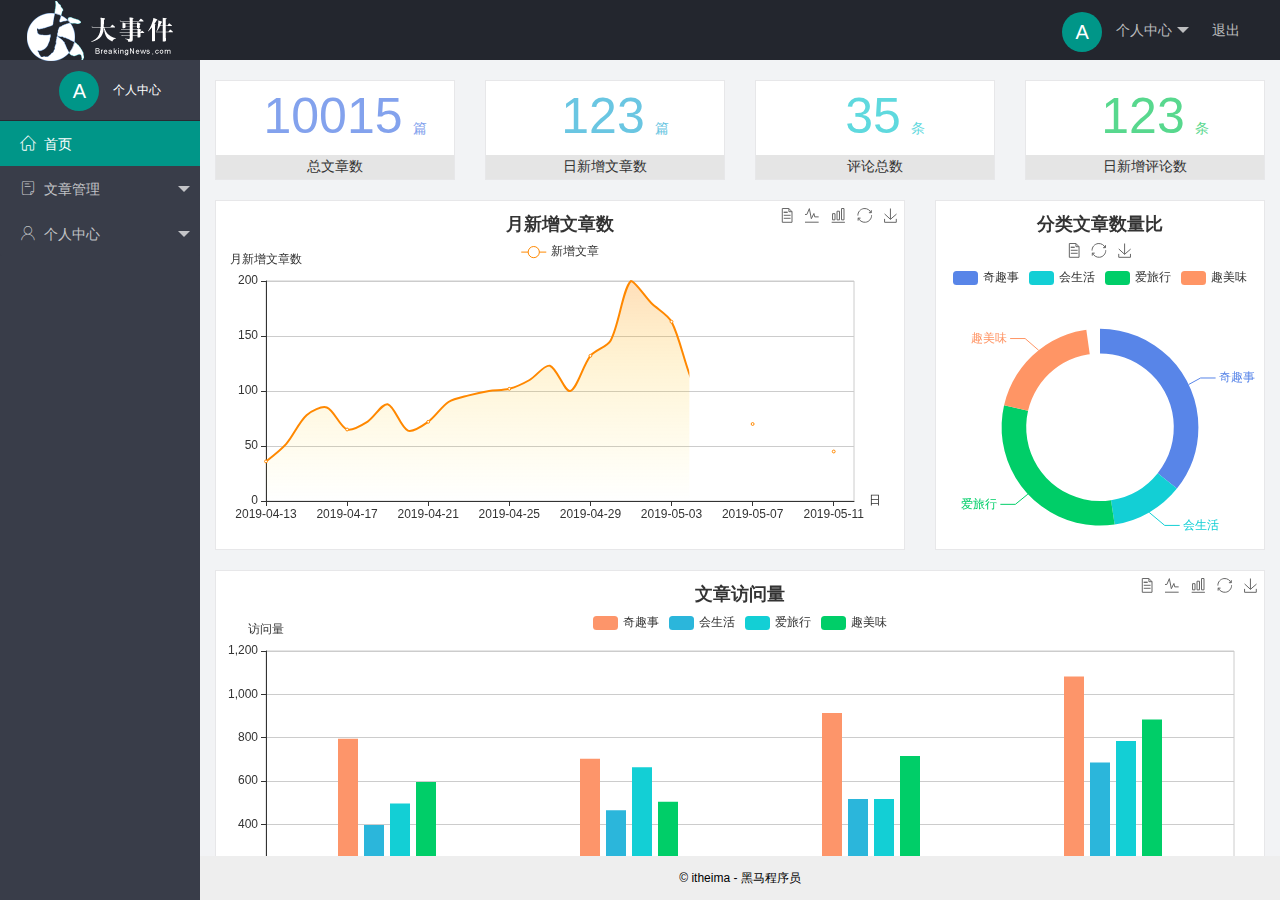
==== commit e9f31a6f: "个人中心模块搞定" ====
--- a/index.html
+++ b/index.html
@@ -27,8 +27,12 @@
                         个人中心
                     </a>
                     <dl class="layui-nav-child">
-                        <dd><a href="">基本资料</a></dd>
-                        <dd><a href="">安全设置</a></dd>
+                        <dd><a href="/user/user.info.html" target="fm">
+                                基本资料</a></dd>
+                        <dd><a href="/user/user_avatar.html" target="fm">
+                                更换头像</a></dd>
+                        <dd><a href="/user/user_pwd.html" target="fm"> 重置密码</a>
+                        </dd>
                     </dl>
                 </li>
                 <li class="layui-nav-item"><a href="javascript:;" id="btnLogout">退出</a></li>
@@ -57,9 +61,12 @@
                     <li class="layui-nav-item">
                         <a href="javascript:;"><span class="iconfont icon-user"></span>个人中心</a>
                         <dl class="layui-nav-child">
-                            <dd><a href="javascript:;"><i class="layui-icon layui-icon-app"></i> 基本资料</a></dd>
-                            <dd><a href="javascript:;"><i class="layui-icon layui-icon-app"></i> 更换头像</a></dd>
-                            <dd><a href="javascript:;"><i class="layui-icon layui-icon-app"></i> 重置密码</a></dd>
+                            <dd><a href="/user/user.info.html" target="fm"><i class="layui-icon layui-icon-app"></i>
+                                    基本资料</a></dd>
+                            <dd><a href="/user/user_avatar.html" target="fm"><i class="layui-icon layui-icon-app"></i>
+                                    更换头像</a></dd>
+                            <dd><a href="/user/user_pwd.html" target="fm"><i class="layui-icon layui-icon-app"></i>
+                                    重置密码</a></dd>
                         </dl>
                     </li>
 
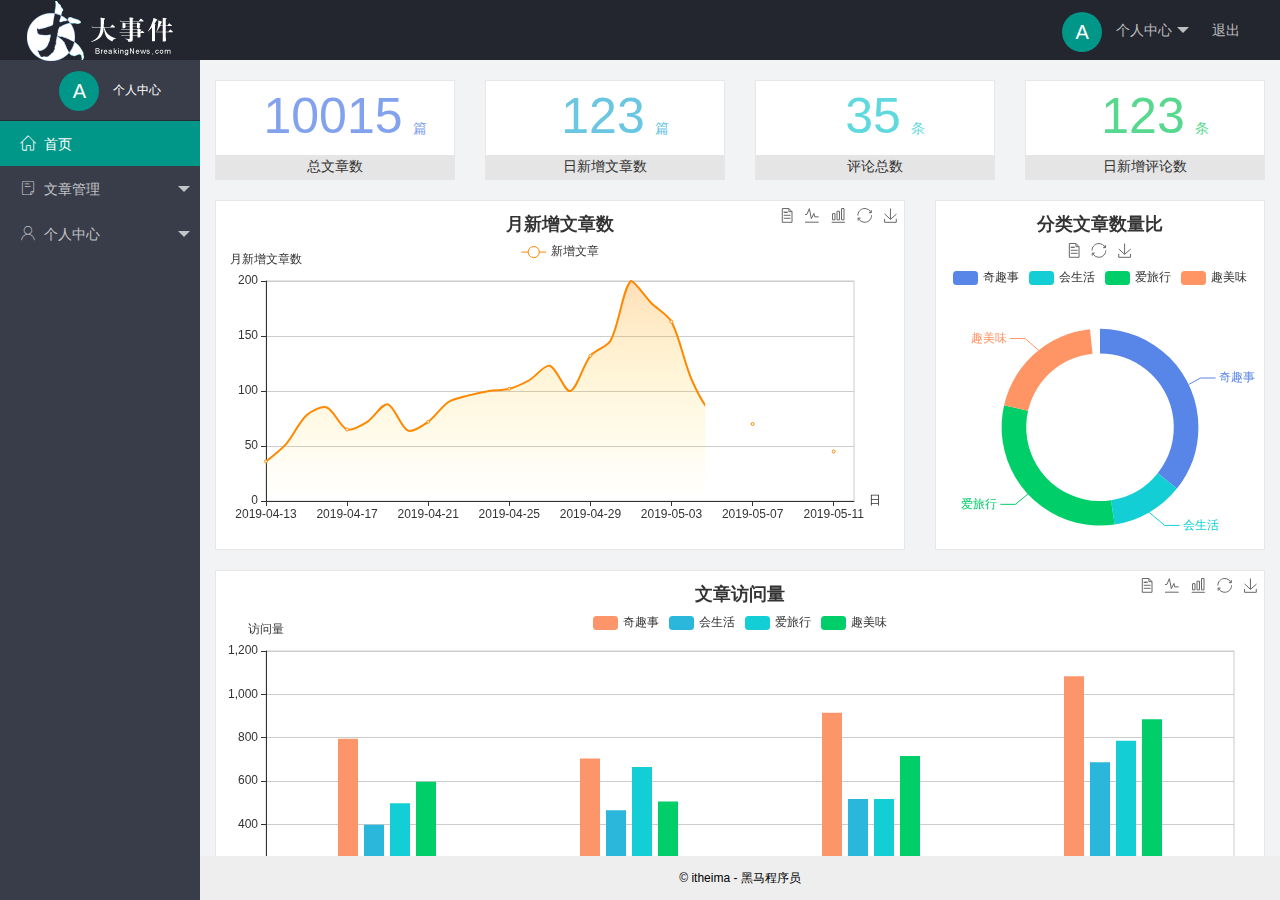
==== commit b9811099: "article模块完成" ====
--- a/index.html
+++ b/index.html
@@ -53,9 +53,11 @@
                     <li class="layui-nav-item">
                         <a class="" href="javascript:;"><span class="iconfont icon-16"></span>文章管理</a>
                         <dl class="layui-nav-child">
-                            <dd><a href="javascript:;"><i class="layui-icon layui-icon-app"></i> 文章类别</a></dd>
-                            <dd><a href="javascript:;"><i class="layui-icon layui-icon-app"></i> 文章列表</a></dd>
-                            <dd><a href="javascript:;"><i class="layui-icon layui-icon-app"></i> 发表文章</a></dd>
+                            <dd><a href="/article/art_cate.html" target="fm"><i class="layui-icon layui-icon-app"></i>
+                                    文章类别</a></dd>
+                            <dd><a href="/article/art_list.html" target="fm"><i class="layui-icon layui-icon-app"></i>
+                                    文章列表</a></dd>
+                            <dd><a href="/article/art_pub.html" target="fm"><i class="layui-icon layui-icon-app"></i> 发表文章</a></dd>
                         </dl>
                     </li>
                     <li class="layui-nav-item">
